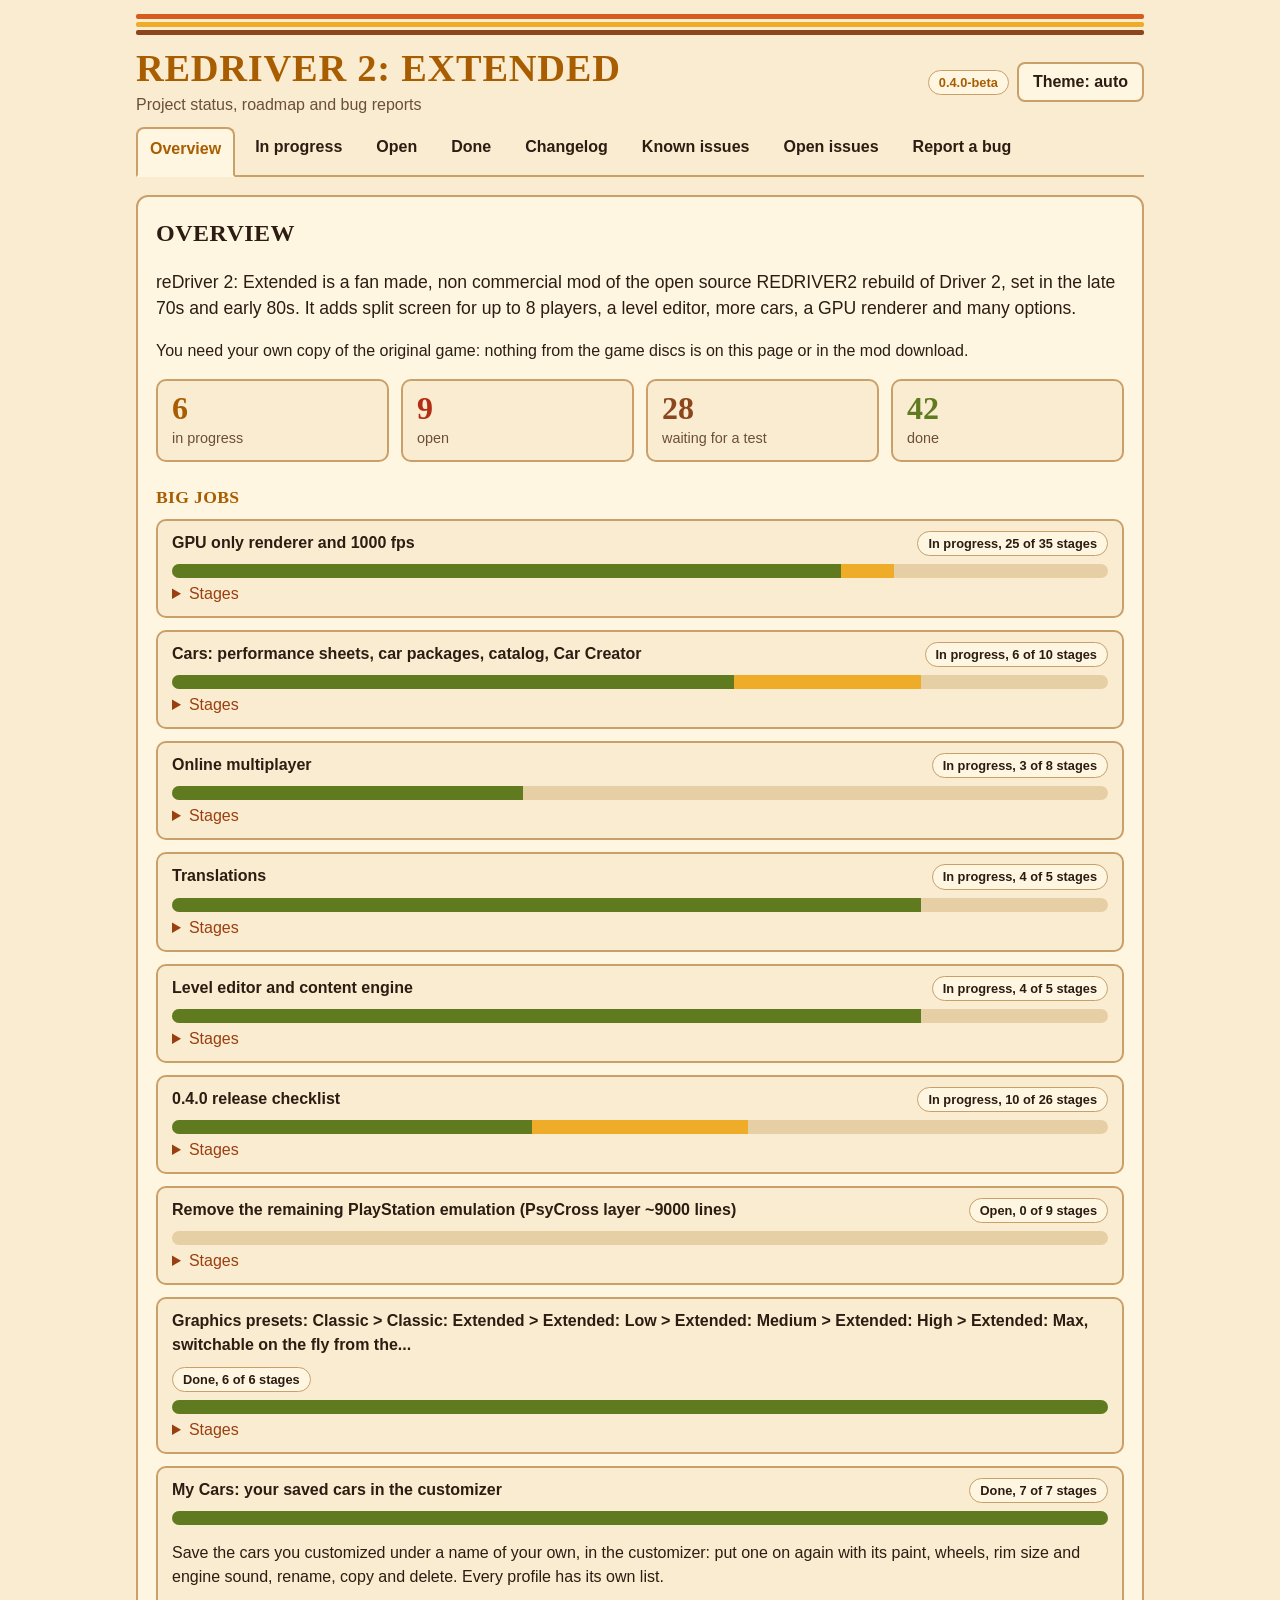
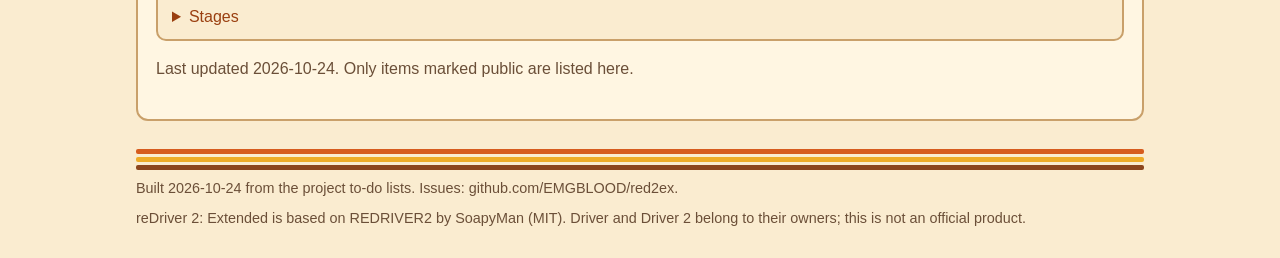
==== index.html @ 39336ae9 "Project page and issue forms" ====
<!doctype html>
<html lang="en">
<head>
<meta charset="utf-8">
<meta name="viewport" content="width=device-width, initial-scale=1">
<title>reDriver 2: Extended - project status</title>
<meta name="description" content="Roadmap, changelog and known issues of reDriver 2: Extended, a fan made mod of the REDRIVER2 rebuild of Driver 2.">
<link rel="icon" href="favicon.svg" type="image/svg+xml">
<link rel="stylesheet" href="site.css">
</head>
<body>
<a class="skip" href="#main">Skip to the content</a>
<div id="banner" class="banner" hidden></div>
<header class="top">
  <div class="stripes" aria-hidden="true"><i></i><i></i><i></i></div>
  <div class="top-row">
    <div>
      <h1>reDriver 2: Extended</h1>
      <p class="sub">Project status, roadmap and bug reports</p>
    </div>
    <div class="top-tools">
      <span id="version" class="chip chip-amber"></span>
      <button id="theme" class="btn" type="button" aria-label="Change the colour theme">Theme: auto</button>
    </div>
  </div>
  <nav aria-label="Sections"><div id="tabs" class="tabs" role="tablist"></div></nav>
</header>

<main id="main" tabindex="-1">
<noscript><p class="note">This page needs JavaScript to show the roadmap. The raw data is in <a href="data.json">data.json</a>.</p></noscript>

<section id="sec-overview" class="panel" role="tabpanel" aria-labelledby="tab-overview" hidden>
  <h2>Overview</h2>
  <p class="lead">reDriver 2: Extended is a fan made, non commercial mod of the open source REDRIVER2 rebuild of Driver 2, set in the late 70s and early 80s. It adds split screen for up to 8 players, a level editor, more cars, a GPU renderer and many options.</p>
  <p>You need your own copy of the original game: nothing from the game discs is on this page or in the mod download.</p>
  <div id="cards" class="cards"></div>
  <h3>Big jobs</h3>
  <div id="jobs" class="jobs"></div>
  <p id="updated" class="muted"></p>
</section>

<section id="sec-progress" class="panel" role="tabpanel" aria-labelledby="tab-progress" hidden>
  <h2>In progress</h2>
  <p class="muted">Work that is being done now or has been started.</p>
  <div class="filters"></div><ul class="items" id="list-progress"></ul>
</section>
<section id="sec-open" class="panel" role="tabpanel" aria-labelledby="tab-open" hidden>
  <h2>Open</h2>
  <p class="muted">Planned, not started, or waiting for a hands-on test by the author.</p>
  <div class="filters"></div><ul class="items" id="list-open"></ul>
</section>
<section id="sec-done" class="panel" role="tabpanel" aria-labelledby="tab-done" hidden>
  <h2>Done</h2>
  <p class="muted">Finished work. The changelog has the full list per release.</p>
  <div class="filters"></div><ul class="items" id="list-done"></ul>
</section>

<section id="sec-changelog" class="panel" role="tabpanel" aria-labelledby="tab-changelog" hidden>
  <h2>Changelog</h2>
  <div id="changelog"></div>
</section>

<section id="sec-known" class="panel" role="tabpanel" aria-labelledby="tab-known" hidden>
  <h2>Known issues</h2>
  <p class="muted">Bugs that are known and not fixed yet. Found something that is not listed? <a href="#report" data-goto="report">Report a bug</a>.</p>
  <ul class="items" id="list-known"></ul>
</section>

<section id="sec-issues" class="panel" role="tabpanel" aria-labelledby="tab-issues" hidden>
  <h2>Open issues</h2>
  <p class="muted">Live from the public issue tracker. Reports are read by the author; a title with an id like [P12] links an issue to a roadmap item.</p>
  <p id="issues-status" class="note" role="status"></p>
  <ul class="items" id="list-issues"></ul>
</section>

<section id="sec-report" class="panel" role="tabpanel" aria-labelledby="tab-report" hidden>
  <h2>How to report a bug</h2>
  <ol class="steps">
    <li><strong>Play once more and note what you did.</strong> A report that says what you clicked, in which city and with which car is fixed much faster.</li>
    <li><strong>Find the log files.</strong> They are in the <code>logs</code> folder next to the game: <code>logs\log.txt</code> always, and <code>logs\crash.txt</code> when the game crashed. Copy them somewhere before you start the game again, because every start overwrites <code>log.txt</code>.</li>
    <li><strong>Open the bug form</strong> with the button below, fill in the game version (shown at the top of this page and in the main menu) and attach both files. <strong>Reports without <code>log.txt</code> cannot be investigated</strong> and are closed.</li>
  </ol>
  <p><a id="report-btn" class="btn btn-big" href="#report" role="button">Report a bug</a>
     <a id="feature-btn" class="btn" href="#report" role="button" hidden>Suggest a feature</a></p>
  <p id="report-note" class="note"></p>
  <h3>Privacy</h3>
  <p>This page is static: it has no cookies, no analytics, no fonts or scripts from other sites and it never sends anything you do here anywhere. Its only network request is, when switched on, a read of the public issue list from GitHub, and the request goes from your browser to GitHub (their privacy policy applies); the answer is kept in your browser for 10 minutes. The Report button only opens a page of GitHub with an empty form. Logs can contain your Windows folder names, so look at them before you attach them.</p>
</section>
</main>

<footer class="foot">
  <div class="stripes" aria-hidden="true"><i></i><i></i><i></i></div>
  <p id="foot-text"></p>
  <p>reDriver 2: Extended is based on REDRIVER2 by SoapyMan (MIT). Driver and Driver 2 belong to their owners; this is not an official product.</p>
</footer>
<script src="data.js"></script>
<script src="site.js"></script>
</body>
</html>
---- site.css ----
/* The 70s theme of the game (note 05): walnut, cream, amber, burnt orange, mustard, avocado. System fonts only. */
:root {
  --bg: #faecd0; --panel: #fff6e2; --edge: #c9a06a; --text: #2c1c12; --dim: #6b4f38;
  --link: #9a3f10; --amber: #a85d00; --orange: #d65c1e; --mustard: #eeac28; --brown: #8c461e;
  --avocado: #5f7a1f; --red: #b32d12; --track: #e6cfa4; --focus: #1b5fb0; --bigtext: #fff;
  --title-font: "Cooper Black", "Cooper Std Black", "Bookman Old Style", "Rockwell", Georgia, serif;
  --body-font: "Century Gothic", "Avant Garde", "Segoe UI", Verdana, Helvetica, Arial, sans-serif;
}
@media (prefers-color-scheme: dark) {
  :root:not([data-theme="light"]) {
    --bg: #1c110a; --panel: #2c1c12; --edge: #7a5428; --text: #faecd0; --dim: #c4a67e;
    --link: #ffb23c; --amber: #ffb23c; --avocado: #a8c64a; --red: #ff7a5c; --track: #3e2a1c; --focus: #8ec1ff; --bigtext: #1c110a;
  }
}
:root[data-theme="dark"] {
  --bg: #1c110a; --panel: #2c1c12; --edge: #7a5428; --text: #faecd0; --dim: #c4a67e;
  --link: #ffb23c; --amber: #ffb23c; --avocado: #a8c64a; --red: #ff7a5c; --track: #3e2a1c; --focus: #8ec1ff; --bigtext: #1c110a;
}
* { box-sizing: border-box; }
html { -webkit-text-size-adjust: 100%; }
body { margin: 0; background: var(--bg); color: var(--text); font: 16px/1.5 var(--body-font); }
a { color: var(--link); }
:focus-visible { outline: 3px solid var(--focus); outline-offset: 2px; }
.skip { position: absolute; left: -999px; top: 0; background: var(--panel); padding: 8px 12px; z-index: 10; }
.skip:focus { left: 8px; top: 8px; }
[hidden] { display: none !important; }
code { font-family: Consolas, "Courier New", monospace; background: var(--track); padding: 0 4px; border-radius: 3px; }

.banner { background: var(--red); color: var(--bigtext); padding: 8px 16px; font-weight: bold; text-align: center; }
.top, main, .foot { max-width: 1040px; margin: 0 auto; padding-left: 16px; padding-right: 16px; }
.top { padding-top: 14px; }
.stripes { display: flex; flex-direction: column; gap: 3px; }
.stripes i { display: block; height: 5px; border-radius: 2px; }
.stripes i:nth-child(1) { background: var(--orange); }
.stripes i:nth-child(2) { background: var(--mustard); }
.stripes i:nth-child(3) { background: var(--brown); }
.top-row { display: flex; flex-wrap: wrap; align-items: center; justify-content: space-between; gap: 12px; margin: 12px 0 8px; }
h1, h2, h3 { font-family: var(--title-font); font-weight: 900; margin: 0; letter-spacing: .02em; }
h1 { font-size: clamp(1.6rem, 5vw, 2.4rem); text-transform: uppercase; color: var(--amber); line-height: 1.1; }
h2 { font-size: 1.5rem; text-transform: uppercase; margin-bottom: 8px; }
h3 { font-size: 1.1rem; text-transform: uppercase; margin: 22px 0 8px; color: var(--amber); }
.sub { margin: 4px 0 0; color: var(--dim); }
.top-tools { display: flex; gap: 8px; align-items: center; }
.chip { display: inline-block; padding: 2px 10px; border-radius: 999px; font-size: .8rem; font-weight: bold; border: 1px solid var(--edge); background: var(--panel); white-space: nowrap; }
.chip-amber { color: var(--amber); }
.btn { font: inherit; font-weight: bold; color: var(--text); background: var(--panel); border: 2px solid var(--edge); border-radius: 8px; padding: 6px 14px; cursor: pointer; text-decoration: none; display: inline-block; }
.btn:hover { border-color: var(--orange); }
.btn-big { background: var(--orange); color: var(--bigtext); border-color: var(--brown); padding: 10px 22px; font-size: 1.05rem; }
:root[data-theme="dark"] .btn-big { background: var(--mustard); }
@media (prefers-color-scheme: dark) { :root:not([data-theme="light"]) .btn-big { background: var(--mustard); } }

.tabs { display: flex; flex-wrap: wrap; gap: 6px; margin: 10px 0 0; padding-bottom: 8px; border-bottom: 2px solid var(--edge); }
.tab { font: inherit; font-weight: bold; background: transparent; color: var(--text); border: 2px solid transparent; border-radius: 8px 8px 0 0; padding: 6px 12px; cursor: pointer; }
.tab:hover { border-color: var(--edge); }
.tab[aria-selected="true"] { background: var(--panel); border-color: var(--edge); border-bottom-color: var(--panel); color: var(--amber); margin-bottom: -10px; padding-bottom: 12px; }

main { padding-top: 18px; padding-bottom: 28px; min-height: 60vh; }
.panel { background: var(--panel); border: 2px solid var(--edge); border-radius: 12px; padding: 18px 18px 22px; }
.lead { font-size: 1.1rem; }
.muted { color: var(--dim); }
.note { background: var(--track); border-left: 5px solid var(--mustard); padding: 8px 12px; border-radius: 4px; }
.note:empty { display: none; }
.cards { display: grid; grid-template-columns: repeat(auto-fit, minmax(150px, 1fr)); gap: 12px; margin: 16px 0; }
.card { border: 2px solid var(--edge); border-radius: 10px; padding: 10px 14px; background: var(--bg); }
.card b { display: block; font-family: var(--title-font); font-size: 2rem; line-height: 1.1; }
.card span { color: var(--dim); font-size: .9rem; }
.card.c-progress b { color: var(--amber); } .card.c-open b { color: var(--red); } .card.c-done b { color: var(--avocado); } .card.c-confirm b { color: var(--brown); }
:root[data-theme="dark"] .card.c-confirm b { color: var(--mustard); }
@media (prefers-color-scheme: dark) { :root:not([data-theme="light"]) .card.c-confirm b { color: var(--mustard); } }
.jobs { display: grid; gap: 12px; }
.job { border: 2px solid var(--edge); border-radius: 10px; padding: 10px 14px; background: var(--bg); }
.job-head { display: flex; justify-content: space-between; gap: 10px; align-items: baseline; flex-wrap: wrap; }
.job-title { font-weight: bold; }
.bar { height: 14px; background: var(--track); border-radius: 7px; overflow: hidden; margin: 8px 0 4px; display: flex; }
.bar i { display: block; height: 100%; }
.bar .b-done { background: var(--avocado); } .bar .b-part { background: var(--mustard); }
.job details summary { cursor: pointer; color: var(--link); margin-top: 4px; }
.stages { list-style: none; padding: 0; margin: 6px 0 0; font-size: .92rem; }
.stages li { padding: 2px 0; display: flex; gap: 8px; }
.stages .mk { font-family: Consolas, monospace; min-width: 3.4em; }

.filters { display: flex; flex-wrap: wrap; gap: 8px; margin: 10px 0; }
.filters input, .filters select { font: inherit; color: var(--text); background: var(--bg); border: 2px solid var(--edge); border-radius: 8px; padding: 6px 10px; min-width: 0; }
.filters input { flex: 1 1 220px; }
.items { list-style: none; padding: 0; margin: 12px 0 0; display: grid; gap: 10px; }
.item { border: 1px solid var(--edge); border-left: 6px solid var(--mustard); border-radius: 8px; padding: 8px 12px; background: var(--bg); }
.item.s-done { border-left-color: var(--avocado); } .item.s-progress { border-left-color: var(--orange); } .item.s-confirm { border-left-color: var(--brown); }
.item h4 { margin: 0; font-size: 1rem; display: flex; gap: 8px; align-items: baseline; flex-wrap: wrap; }
.item .id { font-family: Consolas, monospace; font-size: .8rem; color: var(--dim); }
.item p { margin: 4px 0 0; }
.item .meta { color: var(--dim); font-size: .85rem; }
.empty { color: var(--dim); font-style: italic; }
.issue-links { margin: 6px 0 0; padding-left: 18px; font-size: .9rem; }
.label { display: inline-block; font-size: .75rem; padding: 0 8px; border-radius: 999px; background: var(--track); border: 1px solid var(--edge); margin-right: 4px; }

.release { border: 2px solid var(--edge); border-radius: 10px; margin: 0 0 12px; background: var(--bg); }
.release > summary { cursor: pointer; padding: 10px 14px; font-weight: bold; font-family: var(--title-font); }
.release .body { padding: 0 14px 12px; }
.release h4 { margin: 14px 0 4px; text-transform: uppercase; font-size: .9rem; color: var(--amber); }
.release ul { margin: 0; padding-left: 20px; }
.release li { margin: 3px 0; }
.release p { margin: 6px 0; }
.steps li { margin: 8px 0; }
.foot { padding-bottom: 28px; color: var(--dim); font-size: .9rem; }
.foot p { margin: 8px 0 0; }

@media (max-width: 560px) {
  body { font-size: 15px; }
  .panel { padding: 14px 12px 18px; }
  .tabs { gap: 4px; }
  .tab { padding: 6px 9px; }
  .tab[aria-selected="true"] { margin-bottom: 0; padding-bottom: 6px; border-radius: 8px; border-color: var(--orange); }
}
@media (prefers-reduced-motion: no-preference) { .bar i { transition: width .4s; } }
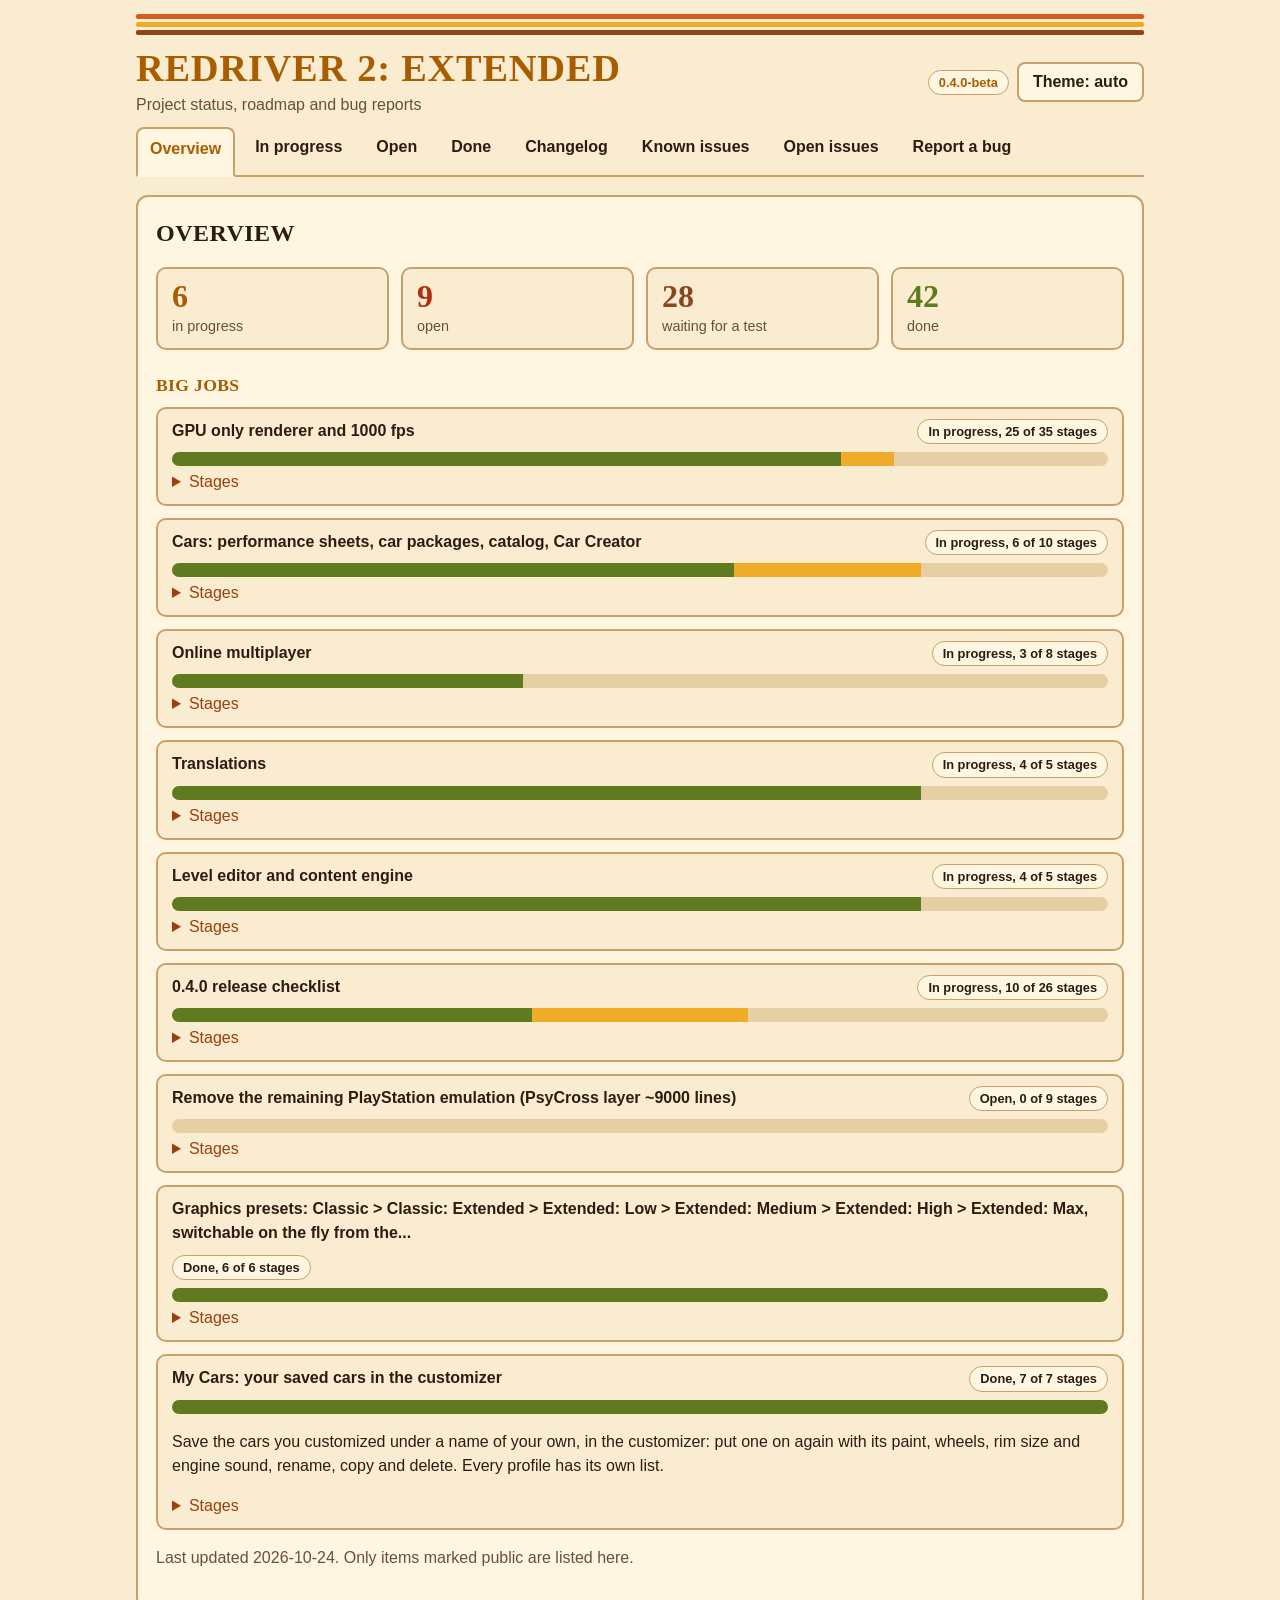
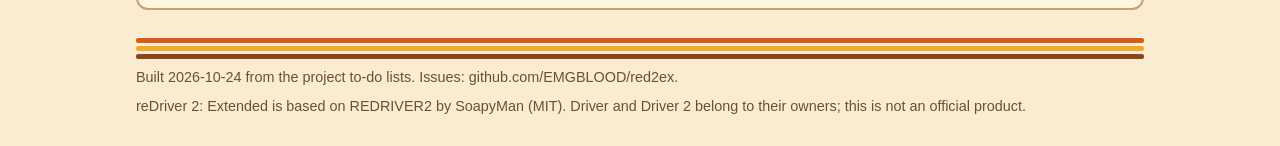
==== commit aef7a300: "Project page: remove overview text and testing notes" ====
--- a/index.html
+++ b/index.html
@@ -31,8 +31,6 @@
 
 <section id="sec-overview" class="panel" role="tabpanel" aria-labelledby="tab-overview" hidden>
   <h2>Overview</h2>
-  <p class="lead">reDriver 2: Extended is a fan made, non commercial mod of the open source REDRIVER2 rebuild of Driver 2, set in the late 70s and early 80s. It adds split screen for up to 8 players, a level editor, more cars, a GPU renderer and many options.</p>
-  <p>You need your own copy of the original game: nothing from the game discs is on this page or in the mod download.</p>
   <div id="cards" class="cards"></div>
   <h3>Big jobs</h3>
   <div id="jobs" class="jobs"></div>
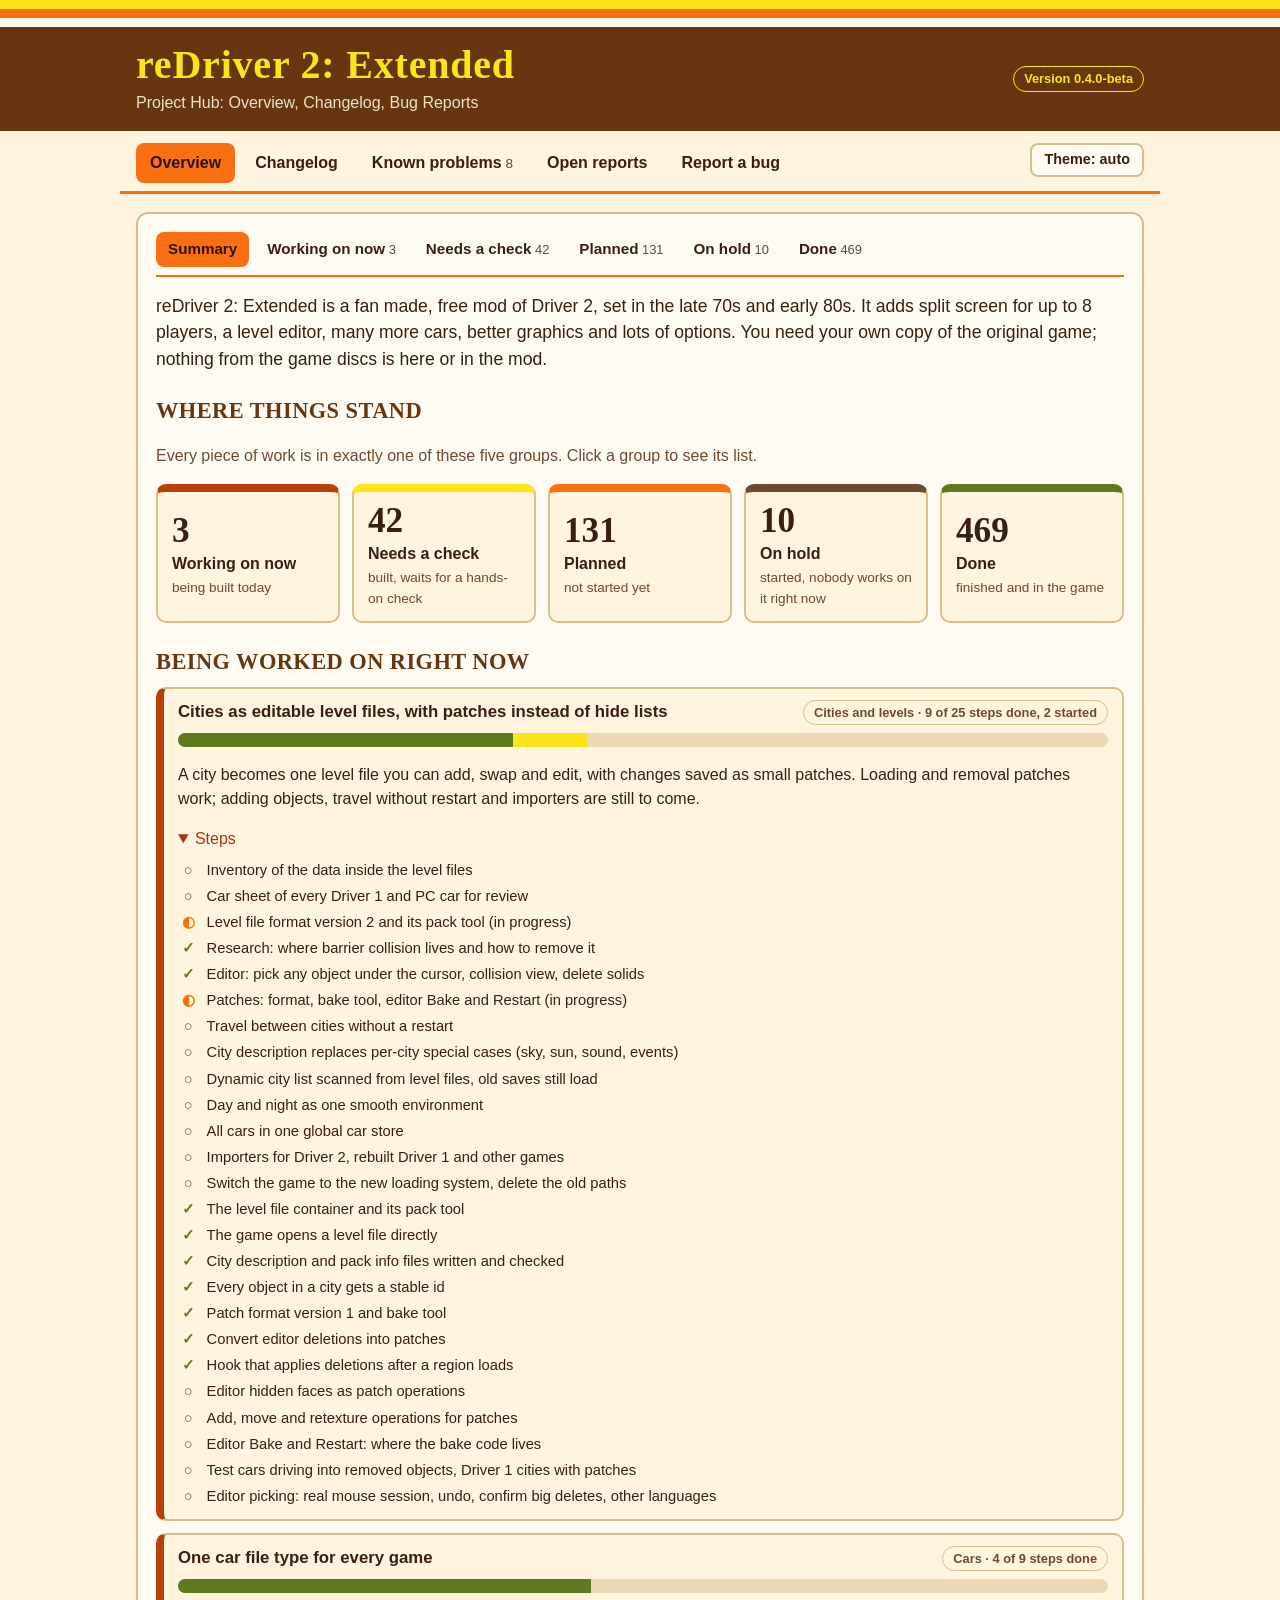
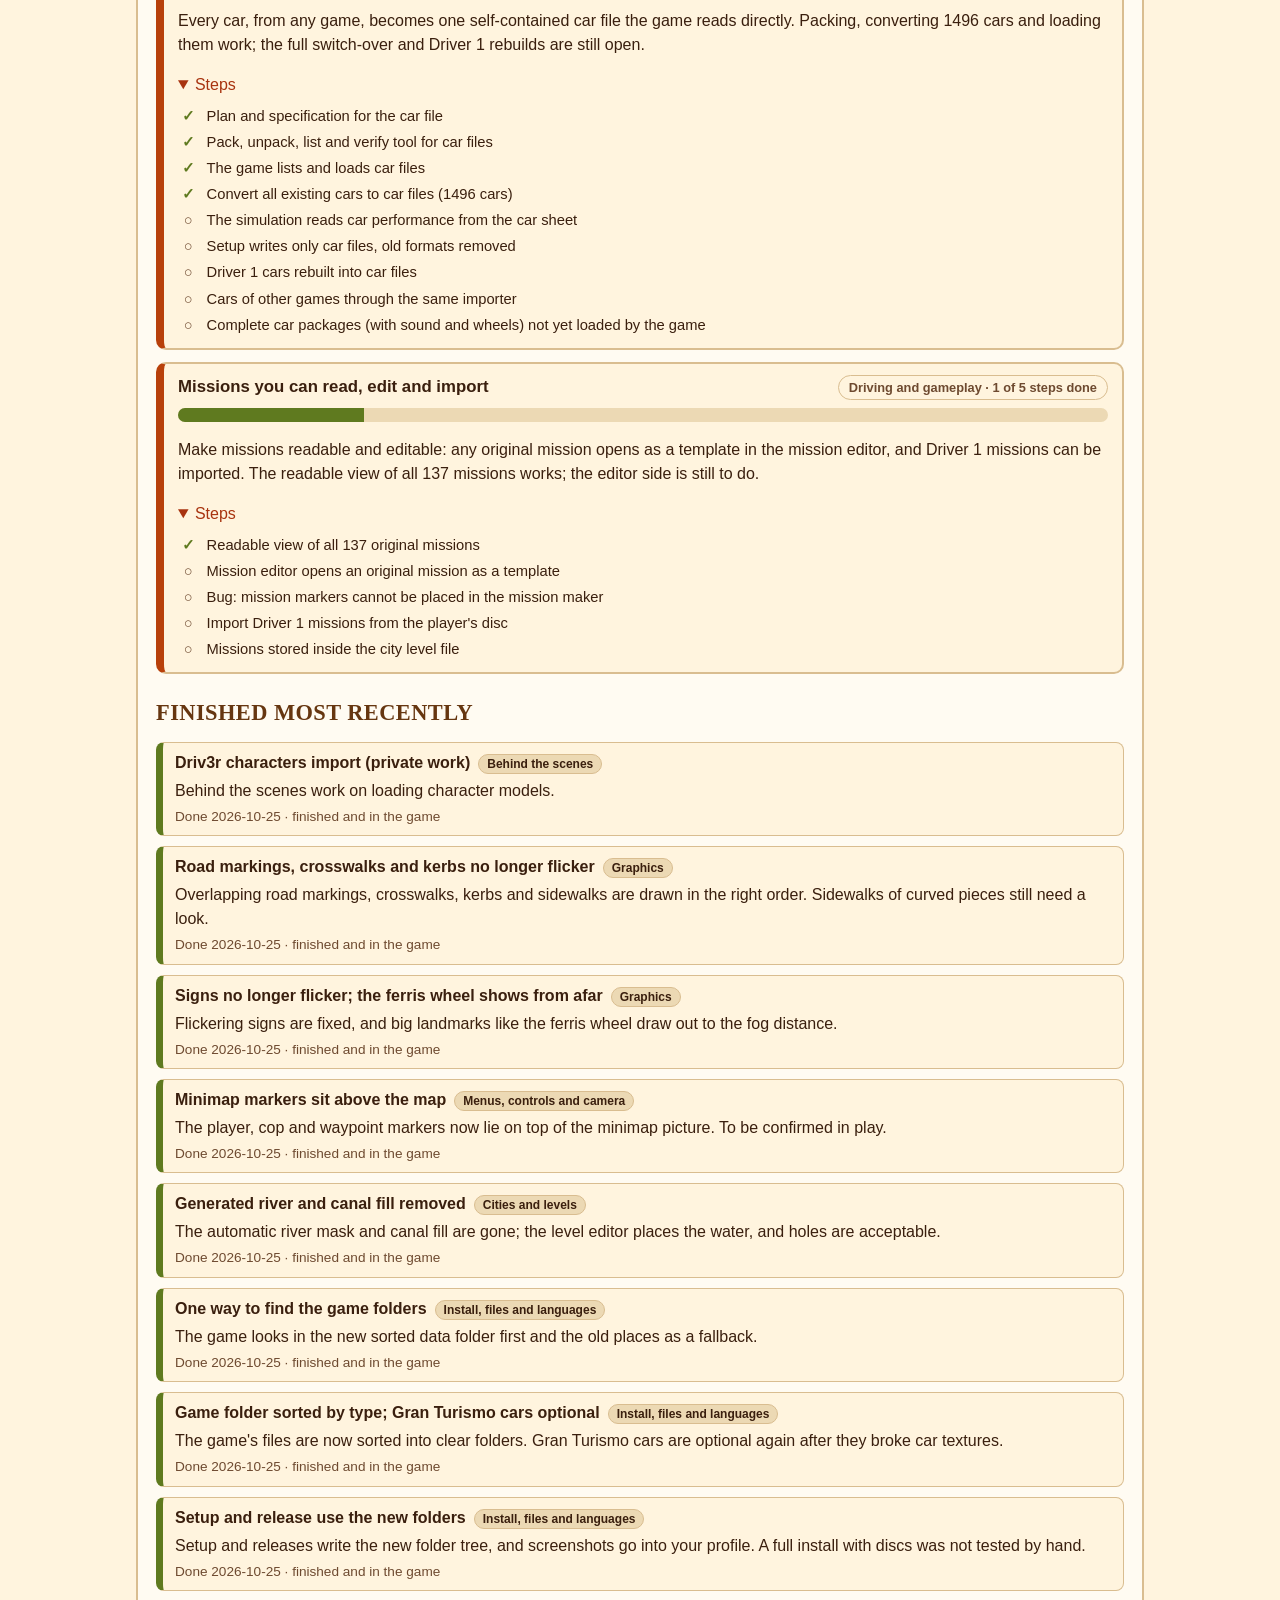
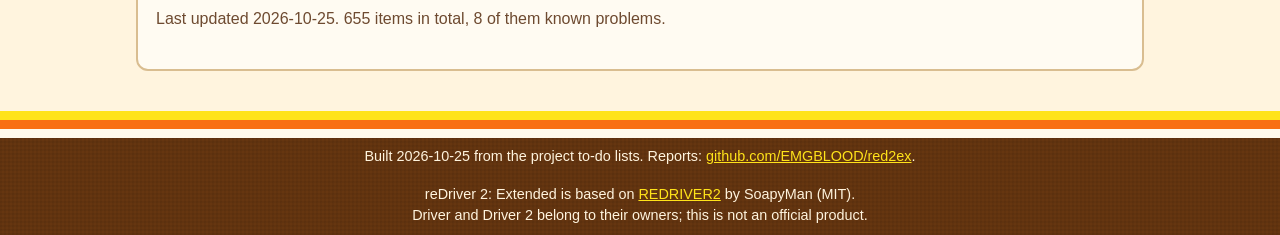
==== commit 8660656b: "Project Hub overhaul: five status groups in plain language, new changelog, new look and favicon" ====
--- a/index.html
+++ b/index.html
@@ -3,70 +3,66 @@
 <head>
 <meta charset="utf-8">
 <meta name="viewport" content="width=device-width, initial-scale=1">
-<title>reDriver 2: Extended - project status</title>
-<meta name="description" content="Roadmap, changelog and known issues of reDriver 2: Extended, a fan made mod of the REDRIVER2 rebuild of Driver 2.">
-<link rel="icon" href="favicon.svg" type="image/svg+xml">
+<title>reD2ex - Project Hub</title>
+<meta name="description" content="Project Hub of reDriver 2: Extended, a fan made mod of Driver 2: overview of what is done, being built and planned, the changelog and bug reports.">
+<link rel="icon" href="favicon.ico" sizes="any">
+<link rel="icon" href="favicon.png" type="image/png">
+<link rel="apple-touch-icon" href="apple-touch-icon.png">
 <link rel="stylesheet" href="site.css">
 </head>
 <body>
 <a class="skip" href="#main">Skip to the content</a>
-<div id="banner" class="banner" hidden></div>
 <header class="top">
   <div class="stripes" aria-hidden="true"><i></i><i></i><i></i></div>
-  <div class="top-row">
-    <div>
-      <h1>reDriver 2: Extended</h1>
-      <p class="sub">Project status, roadmap and bug reports</p>
-    </div>
-    <div class="top-tools">
-      <span id="version" class="chip chip-amber"></span>
-      <button id="theme" class="btn" type="button" aria-label="Change the colour theme">Theme: auto</button>
+  <div class="brown">
+    <div class="wrap top-row">
+      <div>
+        <h1><span class="full">reDriver 2: Extended</span><span class="short" aria-hidden="true">reD2ex</span></h1>
+        <p class="sub">Project Hub: Overview, Changelog, Bug Reports</p>
+      </div>
+      <span id="version" class="chip"></span>
     </div>
   </div>
-  <nav aria-label="Sections"><div id="tabs" class="tabs" role="tablist"></div></nav>
+  <div class="wrap navrow">
+    <nav aria-label="Sections"><div id="tabs" class="tabs" role="tablist"></div></nav>
+    <button id="theme" class="btn" type="button" aria-label="Change the colour theme">Theme: auto</button>
+  </div>
 </header>
 
-<main id="main" tabindex="-1">
-<noscript><p class="note">This page needs JavaScript to show the roadmap. The raw data is in <a href="data.json">data.json</a>.</p></noscript>
+<main id="main" class="wrap" tabindex="-1">
+<noscript><p class="note">This page needs JavaScript to show the status. The raw data is in <a href="data.json">data.json</a>.</p></noscript>
 
 <section id="sec-overview" class="panel" role="tabpanel" aria-labelledby="tab-overview" hidden>
-  <h2>Overview</h2>
+  <div id="subtabs" class="tabs subtabs" role="tablist" aria-label="Status groups"></div>
+  <div id="ov-summary">
+  <p class="lead">reDriver 2: Extended is a fan made, free mod of Driver 2, set in the late 70s and early 80s. It adds split screen for up to 8 players, a level editor, many more cars, better graphics and lots of options. You need your own copy of the original game; nothing from the game discs is here or in the mod.</p>
+  <h2>Where things stand</h2>
+  <p class="muted">Every piece of work is in exactly one of these five groups. Click a group to see its list.</p>
   <div id="cards" class="cards"></div>
-  <h3>Big jobs</h3>
-  <div id="jobs" class="jobs"></div>
+  <h2>Being worked on right now</h2>
+  <div id="now-jobs" class="jobs"></div>
+  <h2>Finished most recently</h2>
+  <ul id="recent" class="items"></ul>
   <p id="updated" class="muted"></p>
+  </div>
+  <div id="lists"></div>
 </section>
 
-<section id="sec-progress" class="panel" role="tabpanel" aria-labelledby="tab-progress" hidden>
-  <h2>In progress</h2>
-  <p class="muted">Work that is being done now or has been started.</p>
-  <div class="filters"></div><ul class="items" id="list-progress"></ul>
-</section>
-<section id="sec-open" class="panel" role="tabpanel" aria-labelledby="tab-open" hidden>
-  <h2>Open</h2>
-  <p class="muted">Planned, not started, or waiting for a hands-on test by the author.</p>
-  <div class="filters"></div><ul class="items" id="list-open"></ul>
-</section>
-<section id="sec-done" class="panel" role="tabpanel" aria-labelledby="tab-done" hidden>
-  <h2>Done</h2>
-  <p class="muted">Finished work. The changelog has the full list per release.</p>
-  <div class="filters"></div><ul class="items" id="list-done"></ul>
-</section>
 
 <section id="sec-changelog" class="panel" role="tabpanel" aria-labelledby="tab-changelog" hidden>
-  <h2>Changelog</h2>
+  <h2>What changed in each version</h2>
   <div id="changelog"></div>
 </section>
 
 <section id="sec-known" class="panel" role="tabpanel" aria-labelledby="tab-known" hidden>
-  <h2>Known issues</h2>
-  <p class="muted">Bugs that are known and not fixed yet. Found something that is not listed? <a href="#report" data-goto="report">Report a bug</a>.</p>
+  <h2>Known problems</h2>
+  <p class="muted">Problems that are known and not fixed yet. Found something that is not listed? <a href="#report" data-goto="report">Report a bug</a>.</p>
   <ul class="items" id="list-known"></ul>
 </section>
 
 <section id="sec-issues" class="panel" role="tabpanel" aria-labelledby="tab-issues" hidden>
-  <h2>Open issues</h2>
-  <p class="muted">Live from the public issue tracker. Reports are read by the author; a title with an id like [P12] links an issue to a roadmap item.</p>
+  <h2>Open reports</h2>
+  <p class="muted">Live from the public issue tracker. A title with an id like [P12] links a report to an item of the lists.</p>
   <p id="issues-status" class="note" role="status"></p>
   <ul class="items" id="list-issues"></ul>
 </section>
@@ -88,8 +84,12 @@
 
 <footer class="foot">
   <div class="stripes" aria-hidden="true"><i></i><i></i><i></i></div>
-  <p id="foot-text"></p>
-  <p>reDriver 2: Extended is based on REDRIVER2 by SoapyMan (MIT). Driver and Driver 2 belong to their owners; this is not an official product.</p>
+  <div class="brown pattern">
+    <div class="wrap">
+      <p id="foot-text"></p>
+      <p>reDriver 2: Extended is based on <a href="https://github.com/SoapyMan/REDRIVER2" rel="noopener">REDRIVER2</a> by SoapyMan (MIT).<br>Driver and Driver 2 belong to their owners; this is not an official product.</p>
+    </div>
+  </div>
 </footer>
 <script src="data.js"></script>
 <script src="site.js"></script>
--- a/site.css
+++ b/site.css
@@ -1,20 +1,20 @@
-/* The 70s theme of the game (note 05): walnut, cream, amber, burnt orange, mustard, avocado. System fonts only. */
+/* The 70s theme (note 05), palette of the user's picture 2026-10-25: gold / orange / red stripes on cream, walnut brown with a woven pattern. System fonts only. */
 :root {
-  --bg: #faecd0; --panel: #fff6e2; --edge: #c9a06a; --text: #2c1c12; --dim: #6b4f38;
-  --link: #9a3f10; --amber: #a85d00; --orange: #d65c1e; --mustard: #eeac28; --brown: #8c461e;
-  --avocado: #5f7a1f; --red: #b32d12; --track: #e6cfa4; --focus: #1b5fb0; --bigtext: #fff;
+  --bg: #fff4de; --panel: #fffbf2; --edge: #d9bd90; --text: #3a1f0e; --dim: #6e4a30;
+  --link: #a8330f; --gold: #ffe31a; --orange: #f96f12; --red: #b8400a; --brown: #663610; --brown2: #4a2608; --white: #fffaec; --goldtext: #a87400;
+  --track: #ecd9b4; --focus: #1b5fb0; --onbrown: #fff4de; --oncolor: #fff; --done: #5f7a1f;
   --title-font: "Cooper Black", "Cooper Std Black", "Bookman Old Style", "Rockwell", Georgia, serif;
   --body-font: "Century Gothic", "Avant Garde", "Segoe UI", Verdana, Helvetica, Arial, sans-serif;
 }
 @media (prefers-color-scheme: dark) {
   :root:not([data-theme="light"]) {
-    --bg: #1c110a; --panel: #2c1c12; --edge: #7a5428; --text: #faecd0; --dim: #c4a67e;
-    --link: #ffb23c; --amber: #ffb23c; --avocado: #a8c64a; --red: #ff7a5c; --track: #3e2a1c; --focus: #8ec1ff; --bigtext: #1c110a;
+    --bg: #25130a; --panel: #33200f; --edge: #7a5428; --text: #fbebcb; --dim: #c9ab82; --link: #ffb23c;
+    --track: #4a3019; --focus: #8ec1ff; --brown: #4a2610; --brown2: #38190a; --done: #a8c64a; color-scheme: dark;
   }
 }
 :root[data-theme="dark"] {
-  --bg: #1c110a; --panel: #2c1c12; --edge: #7a5428; --text: #faecd0; --dim: #c4a67e;
-  --link: #ffb23c; --amber: #ffb23c; --avocado: #a8c64a; --red: #ff7a5c; --track: #3e2a1c; --focus: #8ec1ff; --bigtext: #1c110a;
+  --bg: #25130a; --panel: #33200f; --edge: #7a5428; --text: #fbebcb; --dim: #c9ab82; --link: #ffb23c;
+  --track: #4a3019; --focus: #8ec1ff; --brown: #4a2610; --brown2: #38190a; --done: #a8c64a; color-scheme: dark;
 }
 * { box-sizing: border-box; }
 html { -webkit-text-size-adjust: 100%; }
@@ -25,90 +25,123 @@
 .skip:focus { left: 8px; top: 8px; }
 [hidden] { display: none !important; }
 code { font-family: Consolas, "Courier New", monospace; background: var(--track); padding: 0 4px; border-radius: 3px; }
+.wrap { max-width: 1040px; margin: 0 auto; padding-left: max(16px, env(safe-area-inset-left, 0px)); padding-right: max(16px, env(safe-area-inset-right, 0px)); }
 
-.banner { background: var(--red); color: var(--bigtext); padding: 8px 16px; font-weight: bold; text-align: center; }
-.top, main, .foot { max-width: 1040px; margin: 0 auto; padding-left: 16px; padding-right: 16px; }
-.top { padding-top: 14px; }
-.stripes { display: flex; flex-direction: column; gap: 3px; }
-.stripes i { display: block; height: 5px; border-radius: 2px; }
-.stripes i:nth-child(1) { background: var(--orange); }
-.stripes i:nth-child(2) { background: var(--mustard); }
-.stripes i:nth-child(3) { background: var(--brown); }
-.top-row { display: flex; flex-wrap: wrap; align-items: center; justify-content: space-between; gap: 12px; margin: 12px 0 8px; }
+/* the stripes of the picture: three wide bands, gold / orange / red */
+.stripes { display: flex; flex-direction: column; }
+.stripes i { display: block; height: 9px; }
+.stripes i:nth-child(1) { background: var(--gold); }
+.stripes i:nth-child(2) { background: var(--orange); }
+.stripes i:nth-child(3) { background: var(--white); }
+.brown { background: var(--brown); color: var(--onbrown); }
+.brown.pattern {
+  background-color: var(--brown);
+  background-image: repeating-linear-gradient(0deg, rgba(0,0,0,.05) 0 2px, transparent 2px 4px), repeating-linear-gradient(90deg, rgba(0,0,0,.05) 0 2px, transparent 2px 4px);
+}
+.top-row { display: flex; flex-wrap: wrap; align-items: center; justify-content: space-between; gap: 12px; padding-top: 16px; padding-bottom: 16px; }
 h1, h2, h3 { font-family: var(--title-font); font-weight: 900; margin: 0; letter-spacing: .02em; }
-h1 { font-size: clamp(1.6rem, 5vw, 2.4rem); text-transform: uppercase; color: var(--amber); line-height: 1.1; }
-h2 { font-size: 1.5rem; text-transform: uppercase; margin-bottom: 8px; }
-h3 { font-size: 1.1rem; text-transform: uppercase; margin: 22px 0 8px; color: var(--amber); }
-.sub { margin: 4px 0 0; color: var(--dim); }
+h1 { font-size: clamp(1.6rem, 5vw, 2.5rem); color: var(--gold); line-height: 1.1; }
+h1 .short { display: none; }
+@media (max-width: 340px) { h1 .full { display: none; } h1 .short { display: inline; } }
+h2 { font-size: 1.4rem; text-transform: uppercase; margin: 22px 0 8px; color: var(--brown); }
+:root[data-theme="dark"] h2 { color: var(--gold); }
+@media (prefers-color-scheme: dark) { :root:not([data-theme="light"]) h2 { color: var(--gold); } }
+.panel > h2:first-child { margin-top: 0; }
+h3 { font-size: 1.1rem; text-transform: uppercase; margin: 22px 0 8px; color: var(--red); }
+.sub { margin: 4px 0 0; color: var(--onbrown); opacity: .9; }
 .top-tools { display: flex; gap: 8px; align-items: center; }
-.chip { display: inline-block; padding: 2px 10px; border-radius: 999px; font-size: .8rem; font-weight: bold; border: 1px solid var(--edge); background: var(--panel); white-space: nowrap; }
-.chip-amber { color: var(--amber); }
+.chip { display: inline-block; padding: 2px 10px; border-radius: 999px; font-size: .8rem; font-weight: bold; border: 1px solid var(--gold); color: var(--gold); white-space: nowrap; }
+.chip.plain { color: var(--dim); border-color: var(--edge); background: var(--bg); }
 .btn { font: inherit; font-weight: bold; color: var(--text); background: var(--panel); border: 2px solid var(--edge); border-radius: 8px; padding: 6px 14px; cursor: pointer; text-decoration: none; display: inline-block; }
 .btn:hover { border-color: var(--orange); }
-.btn-big { background: var(--orange); color: var(--bigtext); border-color: var(--brown); padding: 10px 22px; font-size: 1.05rem; }
-:root[data-theme="dark"] .btn-big { background: var(--mustard); }
-@media (prefers-color-scheme: dark) { :root:not([data-theme="light"]) .btn-big { background: var(--mustard); } }
+.btn-big { background: var(--orange); color: #2b1405; border-color: var(--brown); padding: 10px 22px; font-size: 1.05rem; }
 
-.tabs { display: flex; flex-wrap: wrap; gap: 6px; margin: 10px 0 0; padding-bottom: 8px; border-bottom: 2px solid var(--edge); }
-.tab { font: inherit; font-weight: bold; background: transparent; color: var(--text); border: 2px solid transparent; border-radius: 8px 8px 0 0; padding: 6px 12px; cursor: pointer; }
+.tabs { display: flex; flex-wrap: wrap; gap: 6px; margin: 12px 0 0; padding-bottom: 8px; border-bottom: 3px solid var(--orange); }
+.tab { font: inherit; font-weight: bold; background: transparent; color: var(--text); border: 2px solid transparent; border-radius: 8px; padding: 6px 12px; cursor: pointer; }
 .tab:hover { border-color: var(--edge); }
-.tab[aria-selected="true"] { background: var(--panel); border-color: var(--edge); border-bottom-color: var(--panel); color: var(--amber); margin-bottom: -10px; padding-bottom: 12px; }
+.tab[aria-selected="true"] { background: var(--orange); color: #2b1405; }
+.tab .n { opacity: .8; font-weight: normal; font-size: .85em; }
 
 main { padding-top: 18px; padding-bottom: 28px; min-height: 60vh; }
 .panel { background: var(--panel); border: 2px solid var(--edge); border-radius: 12px; padding: 18px 18px 22px; }
-.lead { font-size: 1.1rem; }
+.lead { font-size: 1.1rem; margin-top: 0; }
 .muted { color: var(--dim); }
-.note { background: var(--track); border-left: 5px solid var(--mustard); padding: 8px 12px; border-radius: 4px; }
+.note { background: var(--track); border-left: 5px solid var(--gold); padding: 8px 12px; border-radius: 4px; }
 .note:empty { display: none; }
-.cards { display: grid; grid-template-columns: repeat(auto-fit, minmax(150px, 1fr)); gap: 12px; margin: 16px 0; }
-.card { border: 2px solid var(--edge); border-radius: 10px; padding: 10px 14px; background: var(--bg); }
-.card b { display: block; font-family: var(--title-font); font-size: 2rem; line-height: 1.1; }
-.card span { color: var(--dim); font-size: .9rem; }
-.card.c-progress b { color: var(--amber); } .card.c-open b { color: var(--red); } .card.c-done b { color: var(--avocado); } .card.c-confirm b { color: var(--brown); }
-:root[data-theme="dark"] .card.c-confirm b { color: var(--mustard); }
-@media (prefers-color-scheme: dark) { :root:not([data-theme="light"]) .card.c-confirm b { color: var(--mustard); } }
+
+/* the five status tiles */
+.cards { display: grid; grid-template-columns: repeat(auto-fit, minmax(170px, 1fr)); gap: 12px; margin: 12px 0 0; }
+.card { display: block; text-align: left; font: inherit; color: var(--text); cursor: pointer; border: 2px solid var(--edge); border-top: 8px solid var(--gold); border-radius: 10px; padding: 10px 14px 12px; background: var(--bg); }
+.card:hover { border-color: var(--orange); border-top-color: var(--orange); }
+.card b { display: block; font-family: var(--title-font); font-size: 2.2rem; line-height: 1.1; }
+.card strong { display: block; margin-top: 2px; }
+.card span { display: block; color: var(--dim); font-size: .85rem; margin-top: 2px; }
+.card.st-now { border-top-color: var(--red); } .card.st-testing { border-top-color: var(--gold); } .card.st-planned { border-top-color: var(--orange); }
+.card.st-hold { border-top-color: var(--dim); } .card.st-done { border-top-color: var(--done); }
+
 .jobs { display: grid; gap: 12px; }
-.job { border: 2px solid var(--edge); border-radius: 10px; padding: 10px 14px; background: var(--bg); }
+.job { border: 2px solid var(--edge); border-left: 8px solid var(--red); border-radius: 10px; padding: 10px 14px; background: var(--bg); }
 .job-head { display: flex; justify-content: space-between; gap: 10px; align-items: baseline; flex-wrap: wrap; }
-.job-title { font-weight: bold; }
+.job-title { font-weight: bold; font-size: 1.05rem; }
 .bar { height: 14px; background: var(--track); border-radius: 7px; overflow: hidden; margin: 8px 0 4px; display: flex; }
 .bar i { display: block; height: 100%; }
-.bar .b-done { background: var(--avocado); } .bar .b-part { background: var(--mustard); }
-.job details summary { cursor: pointer; color: var(--link); margin-top: 4px; }
+.bar .b-done { background: var(--done); } .bar .b-part { background: var(--gold); }
+.job details summary, .item details summary { cursor: pointer; color: var(--link); margin-top: 4px; }
 .stages { list-style: none; padding: 0; margin: 6px 0 0; font-size: .92rem; }
 .stages li { padding: 2px 0; display: flex; gap: 8px; }
-.stages .mk { font-family: Consolas, monospace; min-width: 3.4em; }
+.stages .mk { min-width: 1.4em; text-align: center; font-weight: bold; }
+.mk.m-x { color: var(--done); } .mk.m-t { color: var(--orange); } .mk.m-q { color: var(--red); } .mk.m-o { color: var(--dim); }
 
 .filters { display: flex; flex-wrap: wrap; gap: 8px; margin: 10px 0; }
 .filters input, .filters select { font: inherit; color: var(--text); background: var(--bg); border: 2px solid var(--edge); border-radius: 8px; padding: 6px 10px; min-width: 0; }
 .filters input { flex: 1 1 220px; }
+.areas { margin: 10px 0 0; }
+.areas > summary { cursor: pointer; font-family: var(--title-font); font-size: 1.05rem; text-transform: uppercase; padding: 8px 0; border-bottom: 2px solid var(--edge); color: var(--brown); }
+:root[data-theme="dark"] .areas > summary { color: var(--gold); }
+@media (prefers-color-scheme: dark) { :root:not([data-theme="light"]) .areas > summary { color: var(--gold); } }
+.areas > summary .n { color: var(--dim); font-family: var(--body-font); font-size: .85rem; text-transform: none; }
 .items { list-style: none; padding: 0; margin: 12px 0 0; display: grid; gap: 10px; }
-.item { border: 1px solid var(--edge); border-left: 6px solid var(--mustard); border-radius: 8px; padding: 8px 12px; background: var(--bg); }
-.item.s-done { border-left-color: var(--avocado); } .item.s-progress { border-left-color: var(--orange); } .item.s-confirm { border-left-color: var(--brown); }
+.item { border: 1px solid var(--edge); border-left: 7px solid var(--gold); border-radius: 8px; padding: 8px 12px; background: var(--bg); }
+.item.s-done { border-left-color: var(--done); } .item.s-now { border-left-color: var(--red); } .item.s-planned { border-left-color: var(--orange); } .item.s-hold { border-left-color: var(--dim); }
 .item h4 { margin: 0; font-size: 1rem; display: flex; gap: 8px; align-items: baseline; flex-wrap: wrap; }
-.item .id { font-family: Consolas, monospace; font-size: .8rem; color: var(--dim); }
+.item .id { font-family: Consolas, monospace; font-size: .75rem; color: var(--dim); }
 .item p { margin: 4px 0 0; }
 .item .meta { color: var(--dim); font-size: .85rem; }
 .empty { color: var(--dim); font-style: italic; }
 .issue-links { margin: 6px 0 0; padding-left: 18px; font-size: .9rem; }
 .label { display: inline-block; font-size: .75rem; padding: 0 8px; border-radius: 999px; background: var(--track); border: 1px solid var(--edge); margin-right: 4px; }
+.tag-bug { background: var(--red); color: var(--oncolor); border-color: var(--red); }
 
 .release { border: 2px solid var(--edge); border-radius: 10px; margin: 0 0 12px; background: var(--bg); }
 .release > summary { cursor: pointer; padding: 10px 14px; font-weight: bold; font-family: var(--title-font); }
 .release .body { padding: 0 14px 12px; }
-.release h4 { margin: 14px 0 4px; text-transform: uppercase; font-size: .9rem; color: var(--amber); }
+.release h4 { margin: 14px 0 4px; text-transform: uppercase; font-size: .9rem; color: var(--red); }
 .release ul { margin: 0; padding-left: 20px; }
 .release li { margin: 3px 0; }
 .release p { margin: 6px 0; }
 .steps li { margin: 8px 0; }
-.foot { padding-bottom: 28px; color: var(--dim); font-size: .9rem; }
-.foot p { margin: 8px 0 0; }
+.foot { margin-top: 12px; color: var(--onbrown); font-size: .9rem; text-align: center; }
+.foot a { color: var(--gold); }
+.subtabs { margin: 0 0 16px; border-bottom-width: 2px; }
+.subtabs .tab { padding: 4px 10px; font-size: .95rem; }
+.panel.inner { border: 0; padding: 0; background: transparent; }
+.foot p { margin: 0; padding: 8px 0; }
 
 @media (max-width: 560px) {
   body { font-size: 15px; }
   .panel { padding: 14px 12px 18px; }
   .tabs { gap: 4px; }
   .tab { padding: 6px 9px; }
-  .tab[aria-selected="true"] { margin-bottom: 0; padding-bottom: 6px; border-radius: 8px; border-color: var(--orange); }
 }
 @media (prefers-reduced-motion: no-preference) { .bar i { transition: width .4s; } }
+.release .sect { border-top: 1px solid var(--edge); }
+.release .sect > summary { cursor: pointer; padding: 8px 0; font-weight: bold; text-transform: uppercase; font-size: .9rem; color: var(--red); }
+:root[data-theme="dark"] .release .sect > summary { color: var(--gold); }
+@media (prefers-color-scheme: dark) { :root:not([data-theme="light"]) .release .sect > summary { color: var(--gold); } }
+.release .sect > summary .n { color: var(--dim); font-weight: normal; text-transform: none; }
+.release .sect ul { padding-bottom: 8px; }
+/* the tab bar with the theme switch anchored to its right end */
+.navrow { display: flex; align-items: flex-start; gap: 12px; margin-top: 12px; border-bottom: 3px solid var(--orange); padding-bottom: 8px; }
+.navrow nav { flex: 1 1 auto; min-width: 0; }
+.navrow #tabs { margin: 0; padding-bottom: 0; border-bottom: 0; }
+.navrow .btn { flex: 0 0 auto; margin-left: auto; padding: 4px 12px; font-size: .9rem; white-space: nowrap; }
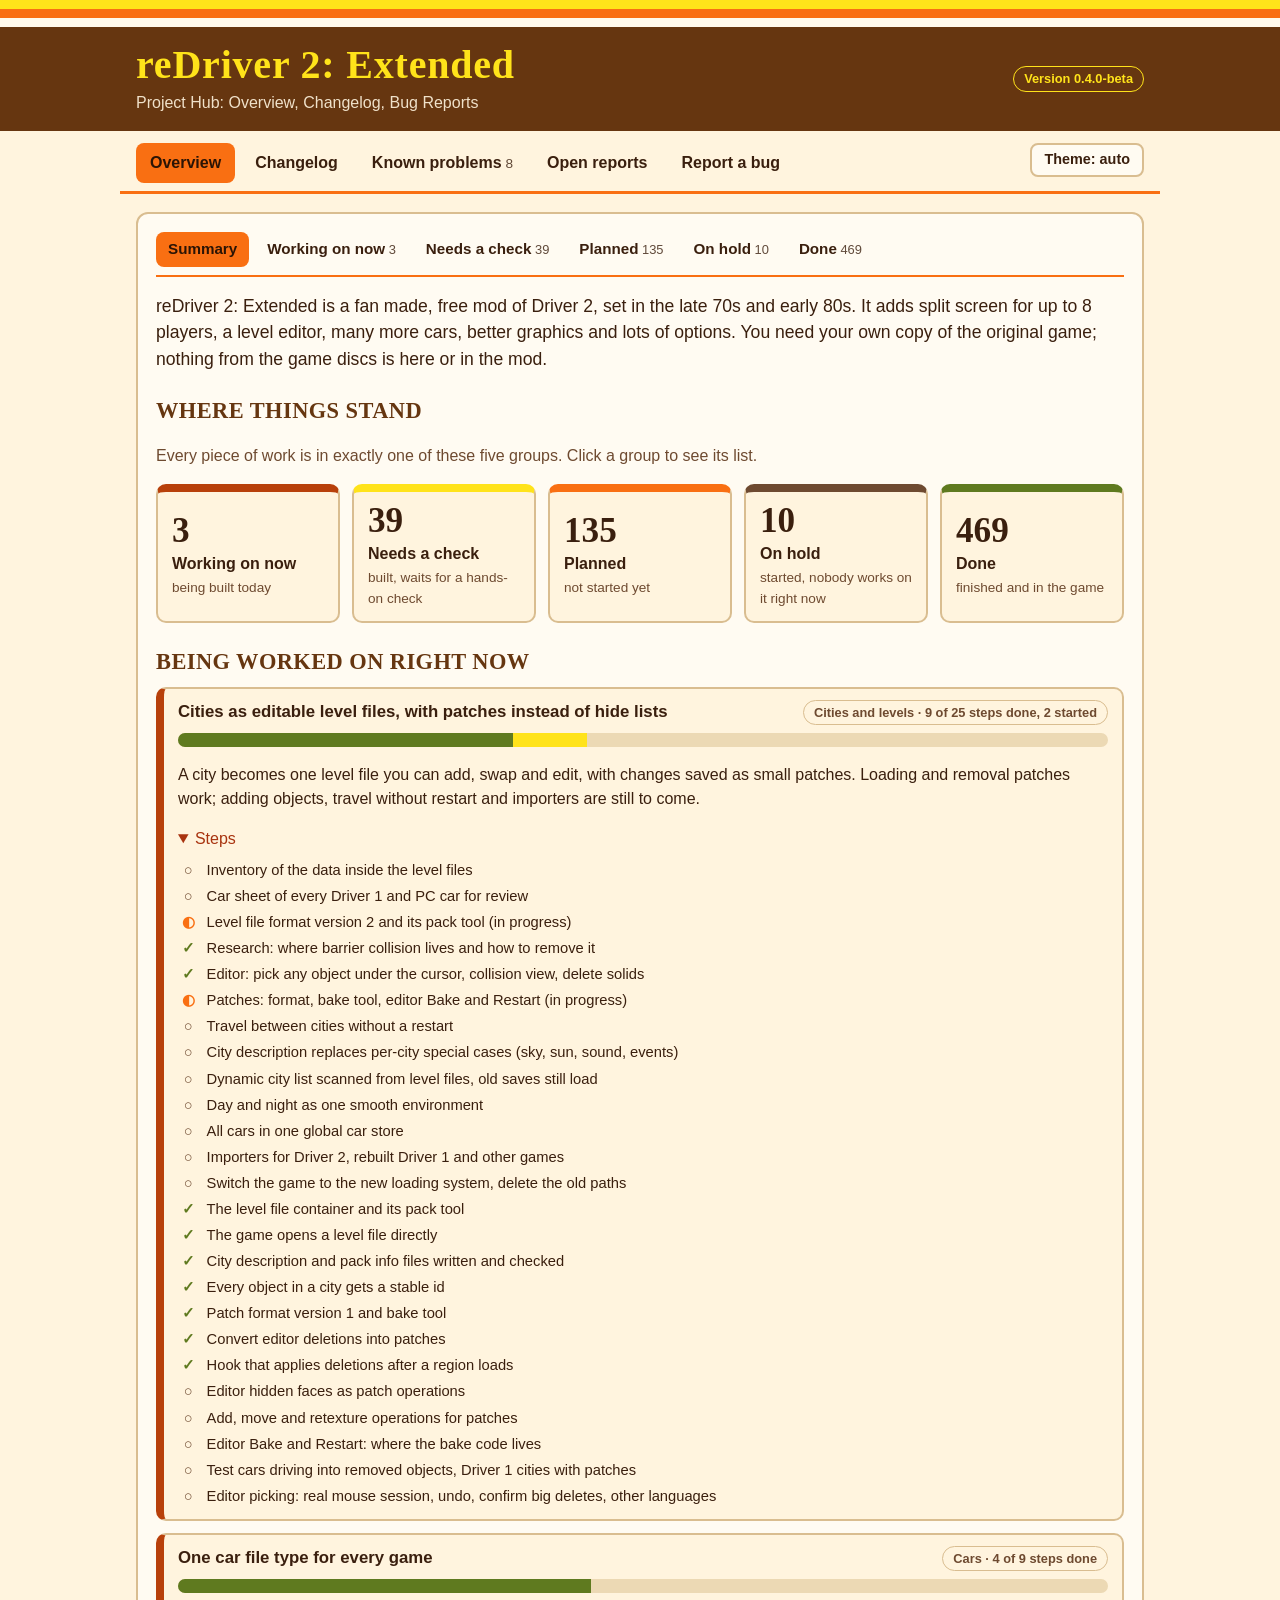
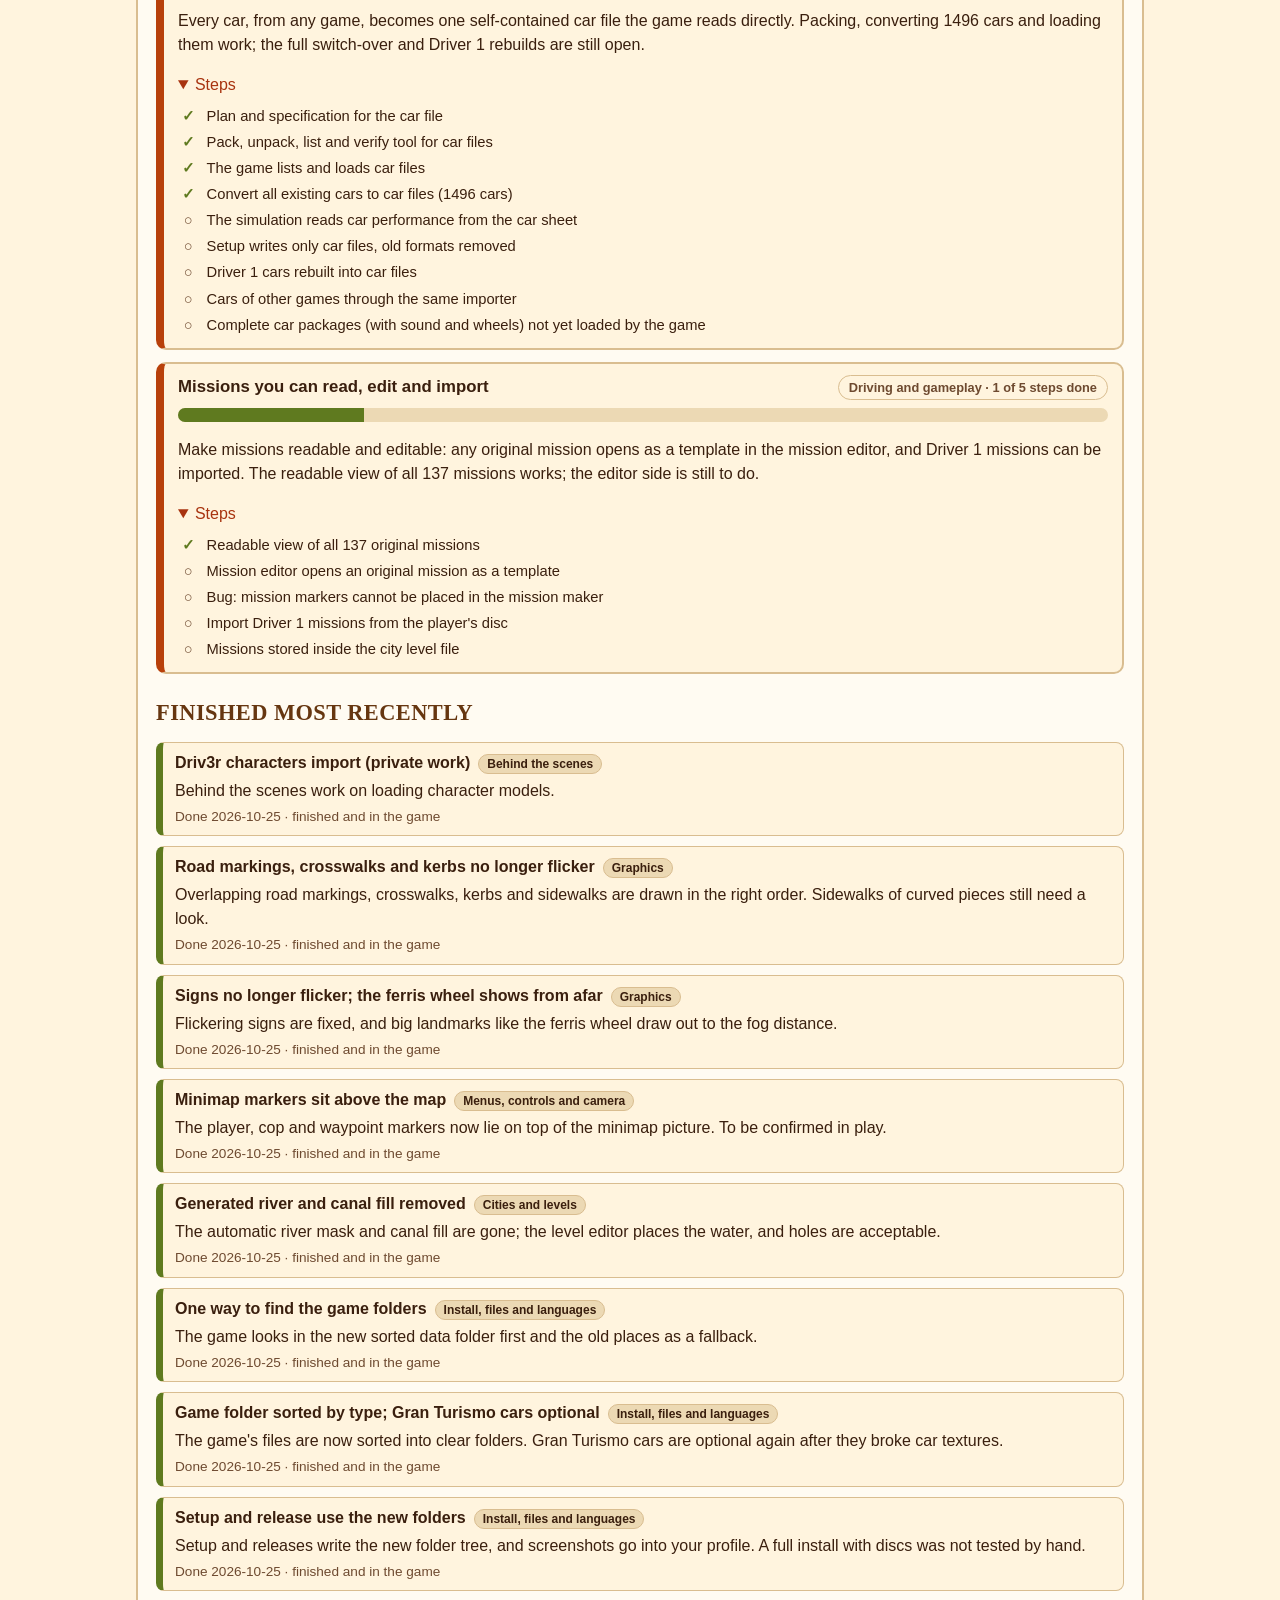
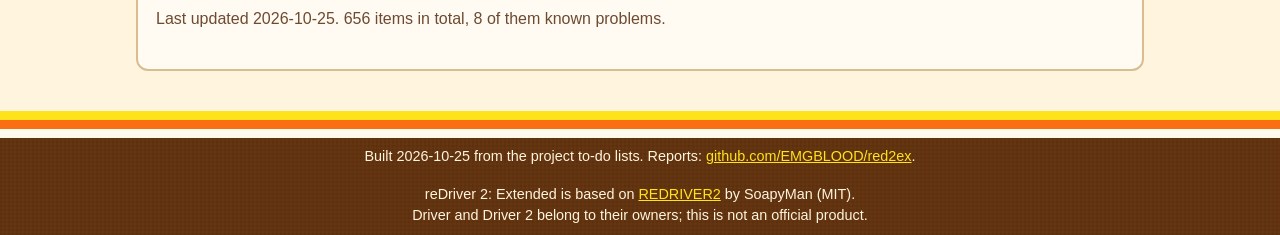
==== commit 0cec9b08: "Project Hub: tab rows fold into menu buttons on narrow screens" ====
--- a/index.html
+++ b/index.html
@@ -5,9 +5,9 @@
 <meta name="viewport" content="width=device-width, initial-scale=1">
 <title>reD2ex - Project Hub</title>
 <meta name="description" content="Project Hub of reDriver 2: Extended, a fan made mod of Driver 2: overview of what is done, being built and planned, the changelog and bug reports.">
-<link rel="icon" href="favicon.ico" sizes="any">
-<link rel="icon" href="favicon.png" type="image/png">
-<link rel="apple-touch-icon" href="apple-touch-icon.png">
+<link rel="icon" href="favicon.ico?v=2" sizes="any">
+<link rel="icon" href="favicon.png?v=2" type="image/png">
+<link rel="apple-touch-icon" href="apple-touch-icon.png?v=2">
 <link rel="stylesheet" href="site.css">
 </head>
 <body>
@@ -24,6 +24,7 @@
     </div>
   </div>
   <div class="wrap navrow">
+    <button id="menu-btn" class="btn menu-btn" type="button" aria-expanded="false" aria-controls="tabs"></button>
     <nav aria-label="Sections"><div id="tabs" class="tabs" role="tablist"></div></nav>
     <button id="theme" class="btn" type="button" aria-label="Change the colour theme">Theme: auto</button>
   </div>
@@ -33,6 +34,7 @@
 <noscript><p class="note">This page needs JavaScript to show the status. The raw data is in <a href="data.json">data.json</a>.</p></noscript>
 
 <section id="sec-overview" class="panel" role="tabpanel" aria-labelledby="tab-overview" hidden>
+  <button id="sub-btn" class="btn menu-btn" type="button" aria-expanded="false" aria-controls="subtabs"></button>
   <div id="subtabs" class="tabs subtabs" role="tablist" aria-label="Status groups"></div>
   <div id="ov-summary">
   <p class="lead">reDriver 2: Extended is a fan made, free mod of Driver 2, set in the late 70s and early 80s. It adds split screen for up to 8 players, a level editor, many more cars, better graphics and lots of options. You need your own copy of the original game; nothing from the game discs is here or in the mod.</p>
--- a/site.css
+++ b/site.css
@@ -145,3 +145,18 @@
 .navrow nav { flex: 1 1 auto; min-width: 0; }
 .navrow #tabs { margin: 0; padding-bottom: 0; border-bottom: 0; }
 .navrow .btn { flex: 0 0 auto; margin-left: auto; padding: 4px 12px; font-size: .9rem; white-space: nowrap; }
+
+/* narrow screens: the tab rows fold into menu buttons (the page script labels them with the current page and opens the list on a tap) */
+.menu-btn { display: none; }
+@media (max-width: 700px) {
+  .navrow { flex-wrap: wrap; align-items: center; gap: 8px; }
+  .menu-btn { display: block; text-align: left; font-size: 1rem; }
+  .navrow .menu-btn { flex: 1 1 0; min-width: 0; }
+  #sub-btn { width: 100%; margin: 0 0 10px; }
+  .navrow nav { order: 3; flex: 1 0 100%; }
+  .navrow .btn#theme { order: 2; }
+  .navrow #tabs, .subtabs { display: none; flex-direction: column; flex-wrap: nowrap; gap: 4px; margin: 0 0 12px; border: 2px solid var(--edge); border-radius: 10px; padding: 6px; background: var(--panel); }
+  .navrow #tabs.open, .subtabs.open { display: flex; }
+  .navrow #tabs .tab, .subtabs .tab { width: 100%; text-align: left; padding: 10px 12px; font-size: 1rem; }
+  .top-row { align-items: flex-start; }
+}
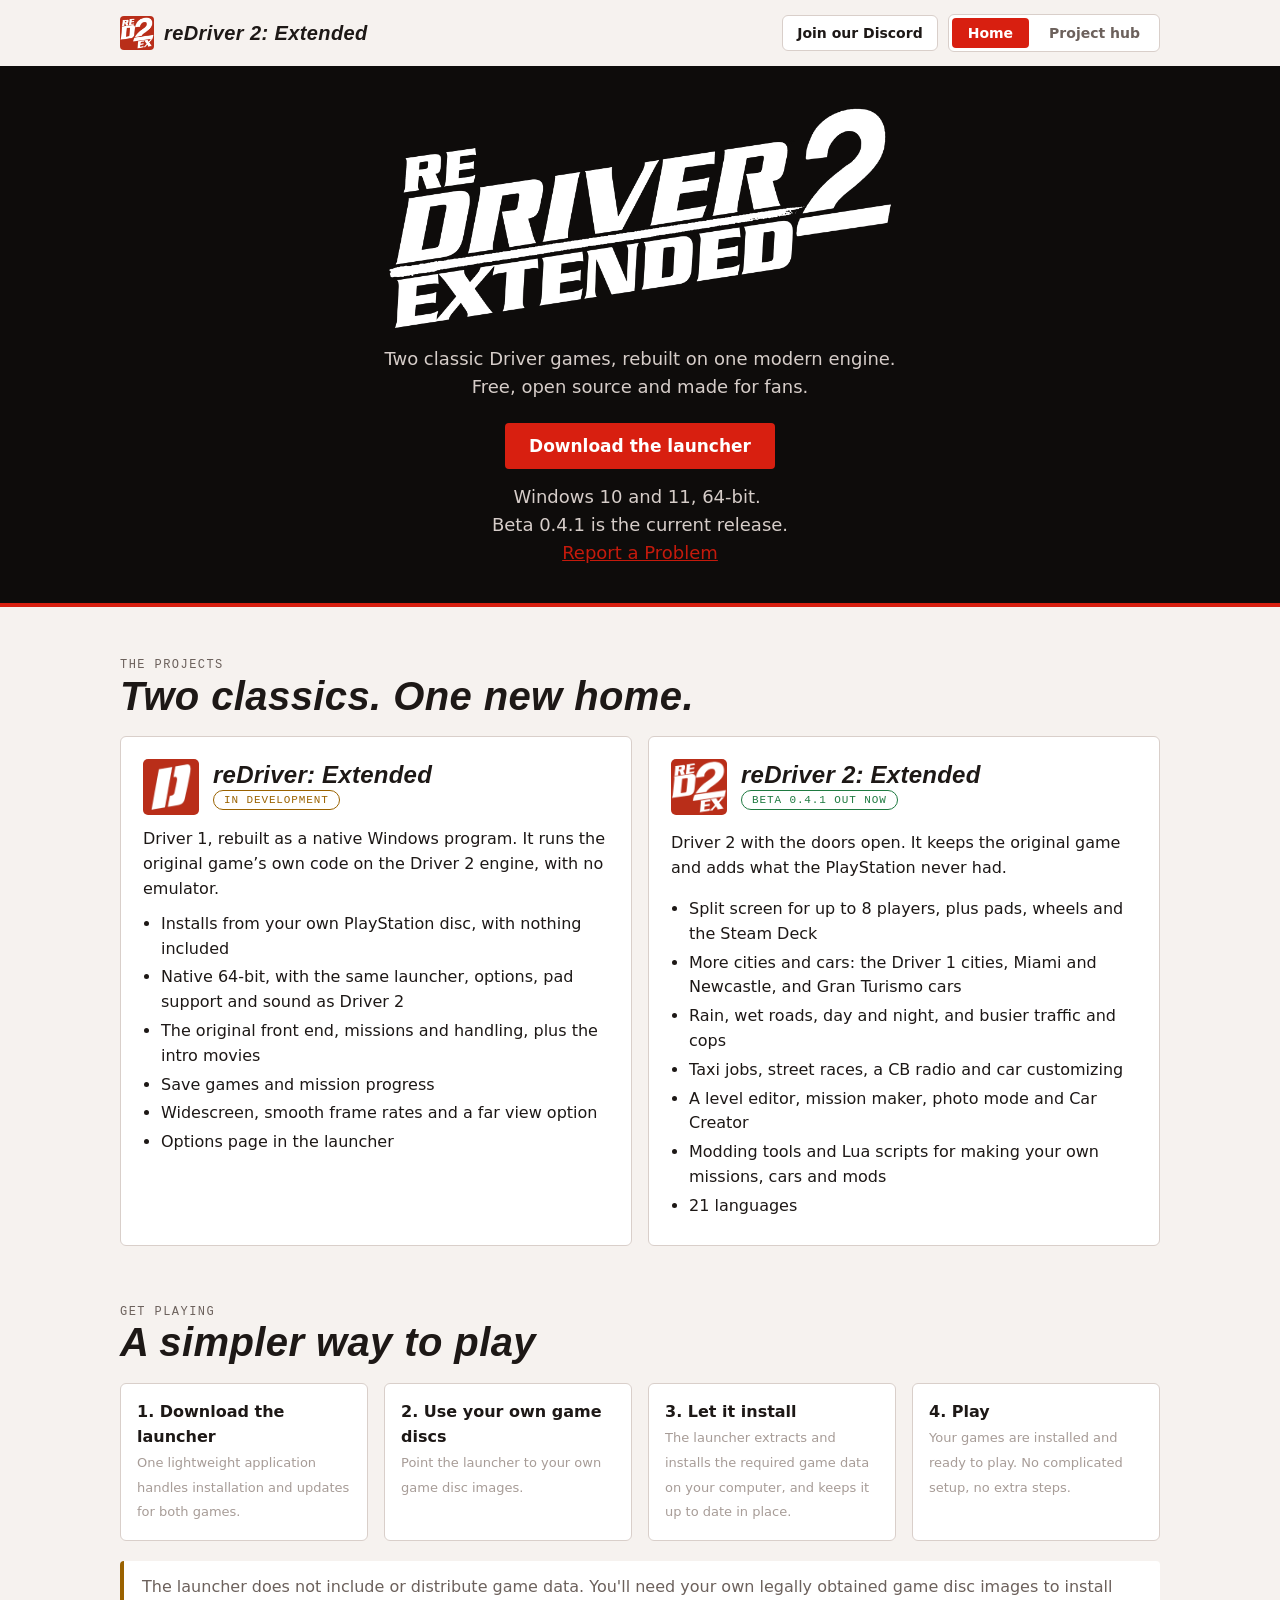
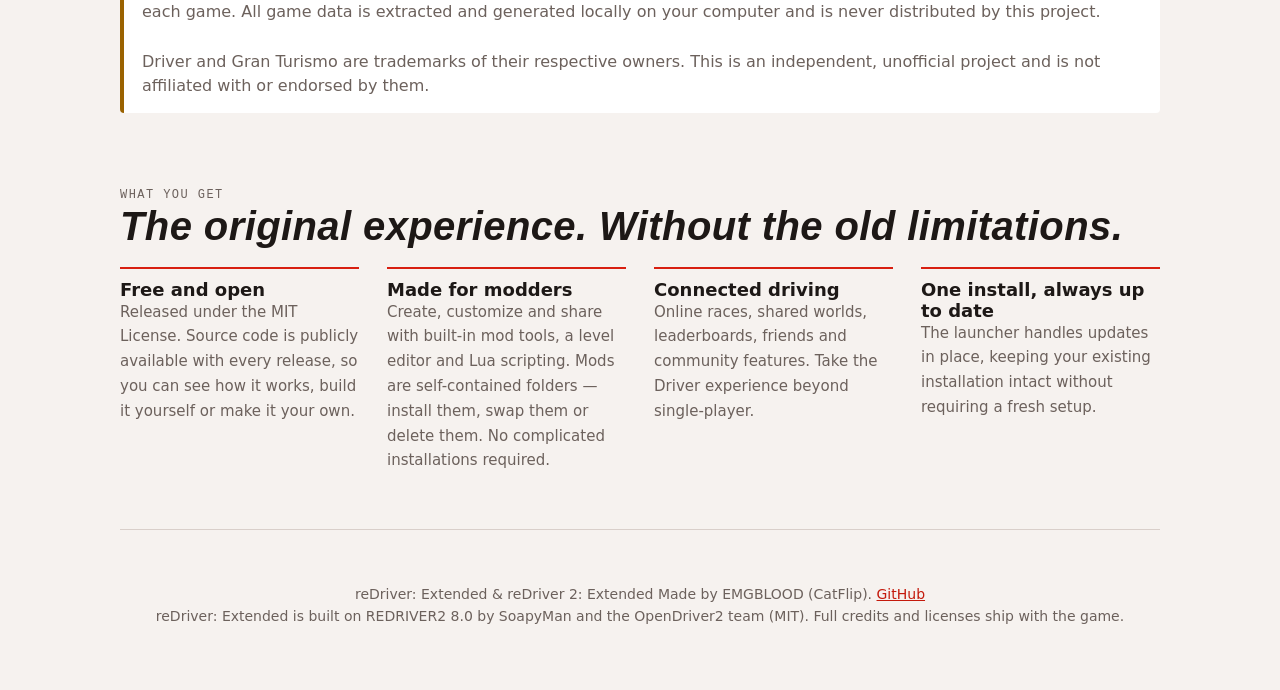
==== commit eeedca23: "reDriver 2: Extended project page" ====
--- a/index.html
+++ b/index.html
@@ -1,99 +1,15 @@
-<!doctype html>
-<html lang="en">
+<!DOCTYPE html>
+<html lang="">
 <head>
-<meta charset="utf-8">
-<meta name="viewport" content="width=device-width, initial-scale=1">
-<title>reD2ex - Project Hub</title>
-<meta name="description" content="Project Hub of reDriver 2: Extended, a fan made mod of Driver 2: overview of what is done, being built and planned, the changelog and bug reports.">
-<link rel="icon" href="favicon.ico?v=2" sizes="any">
-<link rel="icon" href="favicon.png?v=2" type="image/png">
-<link rel="apple-touch-icon" href="apple-touch-icon.png?v=2">
-<link rel="stylesheet" href="site.css">
-</head>
-<body>
-<a class="skip" href="#main">Skip to the content</a>
-<header class="top">
-  <div class="stripes" aria-hidden="true"><i></i><i></i><i></i></div>
-  <div class="brown">
-    <div class="wrap top-row">
-      <div>
-        <h1><span class="full">reDriver 2: Extended</span><span class="short" aria-hidden="true">reD2ex</span></h1>
-        <p class="sub">Project Hub: Overview, Changelog, Bug Reports</p>
-      </div>
-      <span id="version" class="chip"></span>
-    </div>
-  </div>
-  <div class="wrap navrow">
-    <button id="menu-btn" class="btn menu-btn" type="button" aria-expanded="false" aria-controls="tabs"></button>
-    <nav aria-label="Sections"><div id="tabs" class="tabs" role="tablist"></div></nav>
-    <button id="theme" class="btn" type="button" aria-label="Change the colour theme">Theme: auto</button>
-  </div>
-</header>
-
-<main id="main" class="wrap" tabindex="-1">
-<noscript><p class="note">This page needs JavaScript to show the status. The raw data is in <a href="data.json">data.json</a>.</p></noscript>
-
-<section id="sec-overview" class="panel" role="tabpanel" aria-labelledby="tab-overview" hidden>
-  <button id="sub-btn" class="btn menu-btn" type="button" aria-expanded="false" aria-controls="subtabs"></button>
-  <div id="subtabs" class="tabs subtabs" role="tablist" aria-label="Status groups"></div>
-  <div id="ov-summary">
-  <p class="lead">reDriver 2: Extended is a fan made, free mod of Driver 2, set in the late 70s and early 80s. It adds split screen for up to 8 players, a level editor, many more cars, better graphics and lots of options. You need your own copy of the original game; nothing from the game discs is here or in the mod.</p>
-  <h2>Where things stand</h2>
-  <p class="muted">Every piece of work is in exactly one of these five groups. Click a group to see its list.</p>
-  <div id="cards" class="cards"></div>
-  <h2>Being worked on right now</h2>
-  <div id="now-jobs" class="jobs"></div>
-  <h2>Finished most recently</h2>
-  <ul id="recent" class="items"></ul>
-  <p id="updated" class="muted"></p>
-  </div>
-  <div id="lists"></div>
-</section>
+<meta charset="UTF-8">
+<meta name="viewport" content="width=device-width, initial-scale=1.0">
+<meta name="generator" content="Silex v3.7.0">
+<link rel="stylesheet" href="css/index-local.css" />
 
 
-<section id="sec-changelog" class="panel" role="tabpanel" aria-labelledby="tab-changelog" hidden>
-  <h2>What changed in each version</h2>
-  <div id="changelog"></div>
-</section>
+<title>reDriver 2: Extended</title>
 
-<section id="sec-known" class="panel" role="tabpanel" aria-labelledby="tab-known" hidden>
-  <h2>Known problems</h2>
-  <p class="muted">Problems that are known and not fixed yet. Found something that is not listed? <a href="#report" data-goto="report">Report a bug</a>.</p>
-  <ul class="items" id="list-known"></ul>
-</section>
 
-<section id="sec-issues" class="panel" role="tabpanel" aria-labelledby="tab-issues" hidden>
-  <h2>Open reports</h2>
-  <p class="muted">Live from the public issue tracker. A title with an id like [P12] links a report to an item of the lists.</p>
-  <p id="issues-status" class="note" role="status"></p>
-  <ul class="items" id="list-issues"></ul>
-</section>
-
-<section id="sec-report" class="panel" role="tabpanel" aria-labelledby="tab-report" hidden>
-  <h2>How to report a bug</h2>
-  <ol class="steps">
-    <li><strong>Play once more and note what you did.</strong> A report that says what you clicked, in which city and with which car is fixed much faster.</li>
-    <li><strong>Find the log files.</strong> They are in the <code>logs</code> folder next to the game: <code>logs\log.txt</code> always, and <code>logs\crash.txt</code> when the game crashed. Copy them somewhere before you start the game again, because every start overwrites <code>log.txt</code>.</li>
-    <li><strong>Open the bug form</strong> with the button below, fill in the game version (shown at the top of this page and in the main menu) and attach both files. <strong>Reports without <code>log.txt</code> cannot be investigated</strong> and are closed.</li>
-  </ol>
-  <p><a id="report-btn" class="btn btn-big" href="#report" role="button">Report a bug</a>
-     <a id="feature-btn" class="btn" href="#report" role="button" hidden>Suggest a feature</a></p>
-  <p id="report-note" class="note"></p>
-  <h3>Privacy</h3>
-  <p>This page is static: it has no cookies, no analytics, no fonts or scripts from other sites and it never sends anything you do here anywhere. Its only network request is, when switched on, a read of the public issue list from GitHub, and the request goes from your browser to GitHub (their privacy policy applies); the answer is kept in your browser for 10 minutes. The Report button only opens a page of GitHub with an empty form. Logs can contain your Windows folder names, so look at them before you attach them.</p>
-</section>
-</main>
-
-<footer class="foot">
-  <div class="stripes" aria-hidden="true"><i></i><i></i><i></i></div>
-  <div class="brown pattern">
-    <div class="wrap">
-      <p id="foot-text"></p>
-      <p>reDriver 2: Extended is based on <a href="https://github.com/SoapyMan/REDRIVER2" rel="noopener">REDRIVER2</a> by SoapyMan (MIT).<br>Driver and Driver 2 belong to their owners; this is not an official product.</p>
-    </div>
-  </div>
-</footer>
-<script src="data.js"></script>
-<script src="site.js"></script>
-</body>
-</html>
+</head>
+<body id="i3j2"><div class="wrap"><div class="top"><div class="brand"><img alt="" src="[data-uri]"/>reDriver 2: Extended</div><div class="topr"><span aria-disabled="true" class="disc">Join our Discord</span><div class="navlinks"><a href="./index.html" class="on">Home</a><a href="./project-hub.html">Project hub</a></div></div></div></div><section class="hero"><div class="wrap"><div><img alt="reDriver 2 Extended" id="i7675" src="[data-uri]" class="mark"/><p>Two classic Driver games, rebuilt on one modern engine. Free, open source and made for fans.</p><div class="cta"><a href="https://github.com/EMGBLOOD/red2ex/releases/latest" class="btn">Download the launcher</a></div><p class="small">Windows 10 and 11, 64-bit. <br/>Beta 0.4.1 is the current release.<br/><a href="https://github.com/EMGBLOOD/red2ex/issues/new?template=bug_report.yml" target="_blank" rel="noopener">Report a Problem</a></p></div></div></section><div class="wrap"><section id="games" class="sec"><span class="lab">The projects</span><h2>Two classics. One new home.</h2><div class="games"><article class="game"><header><img alt="" src="[data-uri]"/><div><h3>reDriver: Extended</h3><span class="pill dev">In development</span></div></header>Driver 1, rebuilt as a native Windows program. It runs the original game’s own code on the Driver 2 engine, with no emulator.<ul dir="ltr"><li>Installs from your own PlayStation disc, with nothing included</li><li>Native 64-bit, with the same launcher, options, pad support and sound as Driver 2</li><li>The original front end, missions and handling, plus the intro movies</li><li>Save games and mission progress</li><li>Widescreen, smooth frame rates and a far view option</li><li>Options page in the launcher</li></ul></article><article class="game"><header><img alt="" src="[data-uri]"/><div><h3>reDriver 2: Extended</h3><span class="pill live">Beta 0.4.1 out now</span></div></header><p>Driver 2 with the doors open. It keeps the original game and adds what the PlayStation never had.</p><ul><li>Split screen for up to 8 players, plus pads, wheels and the Steam Deck</li><li>More cities and cars: the Driver 1 cities, Miami and Newcastle, and Gran Turismo cars</li><li>Rain, wet roads, day and night, and busier traffic and cops</li><li>Taxi jobs, street races, a CB radio and car customizing</li><li>A level editor, mission maker, photo mode and Car Creator</li><li>Modding tools and Lua scripts for making your own missions, cars and mods</li><li>21 languages</li></ul></article></div></section><section class="sec"><span class="lab">Get playing</span><h2><strong>A simpler way to play</strong></h2><div class="steps"><div><b>1. Download the launcher</b><br/><span class="small">One lightweight application handles installation and updates for both games.</span></div><div><b>2. Use your own game discs</b><br/><span class="small">Point the launcher to your own game disc images.</span></div><div><b>3. Let it install</b><br/><span class="small">The launcher extracts and installs the required game data on your computer, and keeps it up to date in place.</span></div><div><b>4. Play</b><br/><span class="small">Your games are installed and ready to play. No complicated setup, no extra steps.</span></div></div><p class="note">The launcher does not include or distribute game data. You'll need your own legally obtained game disc images to install each game. All game data is extracted and generated locally on your computer and is never distributed by this project.<br/><br/>Driver and Gran Turismo are trademarks of their respective owners. This is an independent, unofficial project and is not affiliated with or endorsed by them.</p></section><section class="sec"><span class="lab">What you get</span><h2><strong>The original experience. Without the old limitations.</strong></h2><div class="feat"><div><b>Free and open</b><span>Released under the MIT License. Source code is publicly available with every release, so you can see how it works, build it yourself or make it your own.</span></div><div><b>Made for modders</b><span>Create, customize and share with built-in mod tools, a level editor and Lua scripting. Mods are self-contained folders — install them, swap them or delete them. No complicated installations required.</span></div><div><b>Connected driving</b><span>Online races, shared worlds, leaderboards, friends and community features. Take the Driver experience beyond single-player.</span></div><div><b>One install, always up to date</b><span>The launcher handles updates in place, keeping your existing installation intact without requiring a fresh setup.</span></div></div></section><footer><p>reDriver: Extended &amp; reDriver 2: Extended Made by EMGBLOOD (CatFlip). <a href="https://github.com/EMGBLOOD/red2ex">GitHub</a><br/>reDriver: Extended is built on REDRIVER2 8.0 by SoapyMan and the OpenDriver2 team (MIT). Full credits and licenses ship with the game.</p></footer></div></body>
+</html>
--- a/css/index-local.css
+++ b/css/index-local.css
@@ -0,0 +1 @@
+* { box-sizing: border-box; } body {margin: 0;}:root{box-sizing:border-box;color-scheme:light;padding-bottom:env(safe-area-inset-bottom,0px);padding-top:env(safe-area-inset-top,0px);}html{scroll-padding-top:env(safe-area-inset-top,0px);}body{background:#fff;color:#000;font:14px -apple-system,BlinkMacSystemFont,sans-serif;margin:0;padding:0;}img{max-width:100%;}[hidden]:not([hidden=until-found i]){display:none !important;}:root{--bg:#141211;--body:'Barlow',system-ui,sans-serif;--dim:#a79c97;--fg:#f1ece9;--head:'Barlow Condensed','Arial Narrow',Impact,sans-serif;--hero:#0e0c0b;--hero-fg:#f1ece9;--line:#3a3331;--mono:'JetBrains Mono',Consolas,monospace;--next:#8b817d;--ok:#6fcf8e;--on-red:#fff;--panel:#1d1a19;--panel2:#262221;--red:#ff2a1a;--red-ink:#ff5a4a;--warn:#f0b24b;color-scheme:dark;}:root[data-theme="light"]{--bg:#f6f2ef;--dim:#6c615c;--fg:#1d1816;--line:#d9cfca;--next:#7a706b;--ok:#1f7a41;--panel:#fff;--panel2:#efe8e4;--red:#d81f10;--red-ink:#c41a0c;--warn:#9a6200;color-scheme:light;}*{box-sizing:border-box;}body{background:var(--bg);color:var(--fg);font:16px/1.55 var(--body);padding-block:0;padding-left:max(16px,env(safe-area-inset-left,0px));padding-right:max(16px,env(safe-area-inset-right,0px));}.wrap{margin:0 auto;max-width:1040px;}a{color:var(--red-ink);}h1, h2, h3{font-family:var(--head);font-style:italic;font-weight:800;letter-spacing:.01em;line-height:1.02;margin:0;text-wrap:balance;}h2{font-size:clamp(28px,5vw,40px);}h3{font-size:24px;font-weight:700;}.lab{color:var(--dim);font:500 12px var(--mono);letter-spacing:.12em;text-transform:uppercase;}.top{align-items:center;display:flex;flex-wrap:wrap;gap:12px;justify-content:space-between;padding-block:14px;}.brand{align-items:center;display:flex;font:italic 800 20px var(--head);gap:10px;letter-spacing:.02em;}.brand img{border-radius:4px;height:34px;width:34px;}.topr{align-items:center;display:flex;flex-wrap:wrap;gap:10px;}.disc{background:var(--panel);border:1px solid var(--line);border-radius:6px;color:var(--fg);font:600 14px var(--body);padding:9px 14px;text-decoration:none;}.disc:hover{border-color:var(--red);}.tabs button{background:none;border:0;border-radius:4px;color:var(--dim);cursor:pointer;font:600 14px var(--body);padding:7px 16px;}.tabs button[aria-selected="true"]{background:var(--red);color:var(--on-red);}button:focus-visible, a:focus-visible{outline:2px solid var(--red-ink);outline-offset:2px;}.hero{background:var(--hero);border-bottom:4px solid var(--red);color:var(--hero-fg);margin-inline:calc(-1*max(16px,env(safe-area-inset-left,0px)));padding:40px max(16px,env(safe-area-inset-left,0px)) 36px;}.hero .wrap{align-items:center;display:grid;gap:32px;grid-template-columns:1.1fr 1fr;}.hero img.mark{display:block;max-width:520px;width:100%;}.hero p{color:#d6cdc9;font-size:18px;margin:14px 0 0;max-width:46ch;}.cta{align-items:center;display:flex;flex-wrap:wrap;gap:12px;margin-top:22px;}.btn{background:var(--red);border-radius:4px;color:var(--on-red);display:inline-block;font:700 17px var(--body);padding:13px 24px;text-decoration:none;}.btn.alt{background:none;border:1px solid #6b605c;color:var(--hero-fg);}.small{color:#a79c97;font-size:13px;}.sec{padding-block:44px 8px;}.games{display:grid;gap:16px;grid-template-columns:1fr 1fr;margin-top:20px;}.game{background:var(--panel);border:1px solid var(--line);border-radius:6px;min-width:0;padding:22px;}.game header{align-items:center;display:flex;gap:14px;margin-bottom:12px;}.game header img{border-radius:5px;height:56px;width:56px;}.game ul{color:var(--fg);margin:10px 0 0;padding-left:18px;}.game li{margin:4px 0;}.pill{border:1px solid var(--line);border-radius:99px;color:var(--dim);display:inline-block;font:500 11px var(--mono);letter-spacing:.08em;padding:3px 10px;text-transform:uppercase;vertical-align:middle;}.pill.live{border-color:var(--ok);color:var(--ok);}.pill.dev{border-color:var(--warn);color:var(--warn);}.feat{display:grid;gap:12px 28px;grid-template-columns:repeat(auto-fit,minmax(230px,1fr));margin-top:20px;}.feat div{border-top:2px solid var(--red);padding-top:10px;}.feat b{display:block;font:700 18px var(--body);}.feat span{color:var(--dim);font-size:15px;}.steps{display:grid;gap:16px;grid-template-columns:repeat(4,1fr);margin-top:20px;}.steps div{background:var(--panel);border:1px solid var(--line);border-radius:6px;padding:16px;}.note{background:var(--panel);border-left:4px solid var(--warn);border-radius:4px;color:var(--dim);margin-top:20px;padding:14px 18px;}footer{border-top:1px solid var(--line);color:var(--dim);font-size:14px;margin-top:48px;padding-block:40px 48px;text-align:center;}.stat div{background:var(--panel);border:1px solid var(--line);border-radius:6px;padding:14px 16px;}.stat b{display:block;font:800 34px var(--head);font-style:italic;font-variant-numeric:tabular-nums;}.bar i{display:block;height:100%;}.leg i{border-radius:2px;display:inline-block;height:10px;margin-right:6px;width:10px;}.ms li{align-items:start;border-top:1px solid var(--line);display:grid;gap:10px;grid-template-columns:22px 1fr auto;padding:9px 0;}.s-ok .dot{background:var(--ok);border-color:var(--ok);}.s-act .dot{background:var(--warn);border-color:var(--warn);}.ms small{color:var(--dim);display:block;}.s-ok .tag{color:var(--ok);}.s-act .tag{color:var(--warn);}.rel dt{color:var(--red-ink);font:500 13px var(--mono);}.rel dd{margin:0;}.cl summary{align-items:baseline;cursor:pointer;display:flex;flex-wrap:wrap;gap:14px;list-style:none;padding:12px 0;}.cl summary::-webkit-details-marker{display:none;}.cll li{color:var(--fg);font-size:15px;margin:6px 0;overflow-wrap:anywhere;}[hidden]{display:none !important;}.edbar button{background:var(--panel);border:1px solid var(--line);border-radius:6px;color:var(--fg);cursor:pointer;font:600 14px var(--body);padding:8px 16px;}.edbar button.go{background:var(--red);border-color:var(--red);color:var(--on-red);}.edbar button[disabled]{cursor:default;opacity:.5;}.edbar .msg{color:var(--dim);flex:1;min-width:140px;}body.editing #v-site, body.editing #v-hub{outline:1px dashed var(--red-ink);outline-offset:6px;}body.editing [contenteditable]:focus{outline:2px solid var(--red-ink);outline-offset:2px;}body.editing{padding-bottom:70px;}.hero .wrap{display:block;text-align:center;}.hero img.mark{margin:0 auto;}.hero p{margin-left:auto;margin-right:auto;}.hero .cta{justify-content:center;}.navlinks{background:var(--panel);border:1px solid var(--line);border-radius:6px;display:flex;gap:4px;padding:3px;}.navlinks a{border-radius:4px;color:var(--dim);font:600 14px var(--body);padding:7px 16px;text-decoration:none;}.navlinks a.on{background:var(--red);color:var(--on-red);}@media (prefers-color-scheme:light){:root:not([data-theme="dark"]){--bg:#f6f2ef;--dim:#6c615c;--fg:#1d1816;--line:#d9cfca;--next:#7a706b;--ok:#1f7a41;--panel:#fff;--panel2:#efe8e4;--red:#d81f10;--red-ink:#c41a0c;--warn:#9a6200;color-scheme:light;}}@media (max-width:900px){.steps{grid-template-columns:repeat(2,1fr);}}@media (max-width:760px){.games{grid-template-columns:1fr;}.hubgames, .hero .wrap{grid-template-columns:1fr;}.rel dd{margin-bottom:8px;}}@media (max-width:520px){.steps{grid-template-columns:1fr;}}
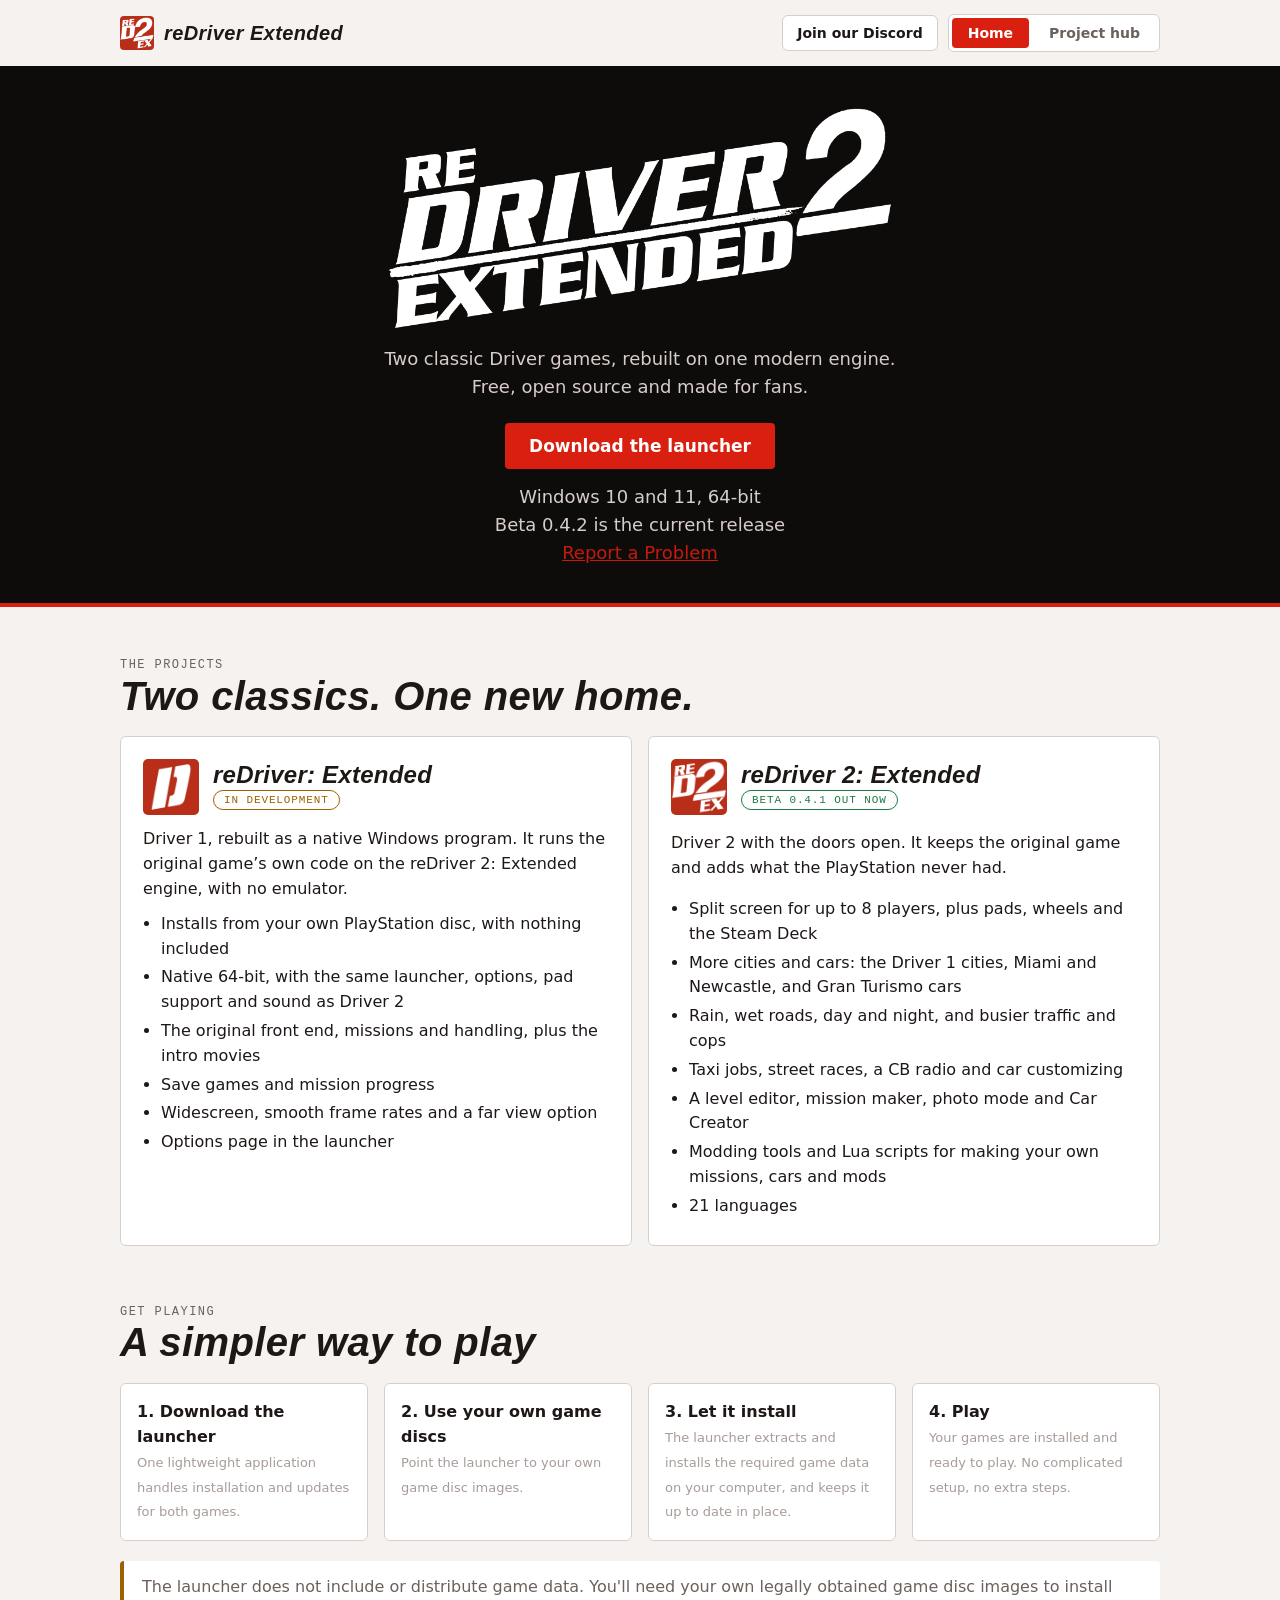
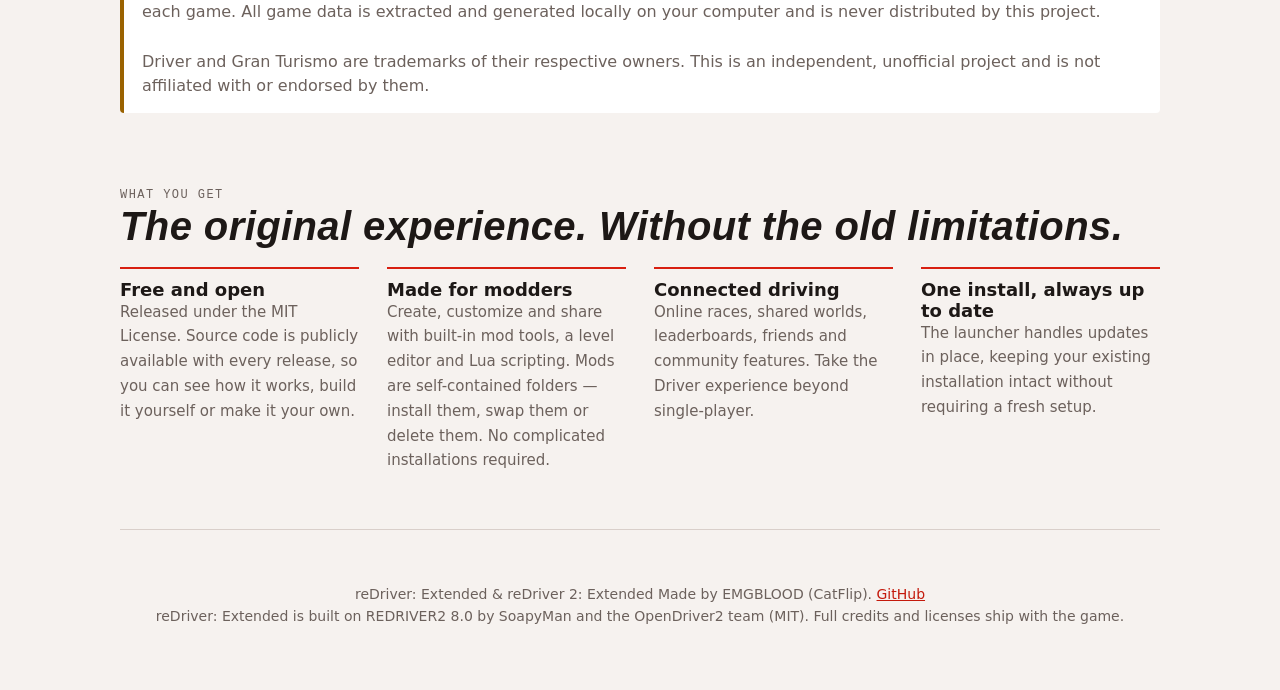
==== commit 6fc14c22: "reDriver Extended project page and issue forms for 0.4.2" ====
--- a/index.html
+++ b/index.html
@@ -6,10 +6,10 @@
 <meta name="generator" content="Silex v3.7.0">
 <link rel="stylesheet" href="css/index-local.css" />
 
-
-<title>reDriver 2: Extended</title>
+<link rel="icon" href="favicon.ico" sizes="any"><link rel="icon" type="image/png" href="favicon.png"><link rel="apple-touch-icon" href="apple-touch-icon.png">
+<title>reDriver Extended</title>
 
 
 </head>
-<body id="i3j2"><div class="wrap"><div class="top"><div class="brand"><img alt="" src="[data-uri]"/>reDriver 2: Extended</div><div class="topr"><span aria-disabled="true" class="disc">Join our Discord</span><div class="navlinks"><a href="./index.html" class="on">Home</a><a href="./project-hub.html">Project hub</a></div></div></div></div><section class="hero"><div class="wrap"><div><img alt="reDriver 2 Extended" id="i7675" src="[data-uri]" class="mark"/><p>Two classic Driver games, rebuilt on one modern engine. Free, open source and made for fans.</p><div class="cta"><a href="https://github.com/EMGBLOOD/red2ex/releases/latest" class="btn">Download the launcher</a></div><p class="small">Windows 10 and 11, 64-bit. <br/>Beta 0.4.1 is the current release.<br/><a href="https://github.com/EMGBLOOD/red2ex/issues/new?template=bug_report.yml" target="_blank" rel="noopener">Report a Problem</a></p></div></div></section><div class="wrap"><section id="games" class="sec"><span class="lab">The projects</span><h2>Two classics. One new home.</h2><div class="games"><article class="game"><header><img alt="" src="[data-uri]"/><div><h3>reDriver: Extended</h3><span class="pill dev">In development</span></div></header>Driver 1, rebuilt as a native Windows program. It runs the original game’s own code on the Driver 2 engine, with no emulator.<ul dir="ltr"><li>Installs from your own PlayStation disc, with nothing included</li><li>Native 64-bit, with the same launcher, options, pad support and sound as Driver 2</li><li>The original front end, missions and handling, plus the intro movies</li><li>Save games and mission progress</li><li>Widescreen, smooth frame rates and a far view option</li><li>Options page in the launcher</li></ul></article><article class="game"><header><img alt="" src="[data-uri]"/><div><h3>reDriver 2: Extended</h3><span class="pill live">Beta 0.4.1 out now</span></div></header><p>Driver 2 with the doors open. It keeps the original game and adds what the PlayStation never had.</p><ul><li>Split screen for up to 8 players, plus pads, wheels and the Steam Deck</li><li>More cities and cars: the Driver 1 cities, Miami and Newcastle, and Gran Turismo cars</li><li>Rain, wet roads, day and night, and busier traffic and cops</li><li>Taxi jobs, street races, a CB radio and car customizing</li><li>A level editor, mission maker, photo mode and Car Creator</li><li>Modding tools and Lua scripts for making your own missions, cars and mods</li><li>21 languages</li></ul></article></div></section><section class="sec"><span class="lab">Get playing</span><h2><strong>A simpler way to play</strong></h2><div class="steps"><div><b>1. Download the launcher</b><br/><span class="small">One lightweight application handles installation and updates for both games.</span></div><div><b>2. Use your own game discs</b><br/><span class="small">Point the launcher to your own game disc images.</span></div><div><b>3. Let it install</b><br/><span class="small">The launcher extracts and installs the required game data on your computer, and keeps it up to date in place.</span></div><div><b>4. Play</b><br/><span class="small">Your games are installed and ready to play. No complicated setup, no extra steps.</span></div></div><p class="note">The launcher does not include or distribute game data. You'll need your own legally obtained game disc images to install each game. All game data is extracted and generated locally on your computer and is never distributed by this project.<br/><br/>Driver and Gran Turismo are trademarks of their respective owners. This is an independent, unofficial project and is not affiliated with or endorsed by them.</p></section><section class="sec"><span class="lab">What you get</span><h2><strong>The original experience. Without the old limitations.</strong></h2><div class="feat"><div><b>Free and open</b><span>Released under the MIT License. Source code is publicly available with every release, so you can see how it works, build it yourself or make it your own.</span></div><div><b>Made for modders</b><span>Create, customize and share with built-in mod tools, a level editor and Lua scripting. Mods are self-contained folders — install them, swap them or delete them. No complicated installations required.</span></div><div><b>Connected driving</b><span>Online races, shared worlds, leaderboards, friends and community features. Take the Driver experience beyond single-player.</span></div><div><b>One install, always up to date</b><span>The launcher handles updates in place, keeping your existing installation intact without requiring a fresh setup.</span></div></div></section><footer><p>reDriver: Extended &amp; reDriver 2: Extended Made by EMGBLOOD (CatFlip). <a href="https://github.com/EMGBLOOD/red2ex">GitHub</a><br/>reDriver: Extended is built on REDRIVER2 8.0 by SoapyMan and the OpenDriver2 team (MIT). Full credits and licenses ship with the game.</p></footer></div></body>
+<body id="i3j2"><div class="wrap"><div class="top"><div class="brand"><img alt="" src="[data-uri]"/>reDriver Extended</div><div class="topr"><span aria-disabled="true" class="disc">Join our Discord</span><div class="navlinks"><a href="./index.html" class="on">Home</a><a href="./project-hub.html">Project hub</a></div></div></div></div><section id="ii67f" class="hero"><div class="wrap"><div><img alt="reDriver 2 Extended" id="i7675" src="[data-uri]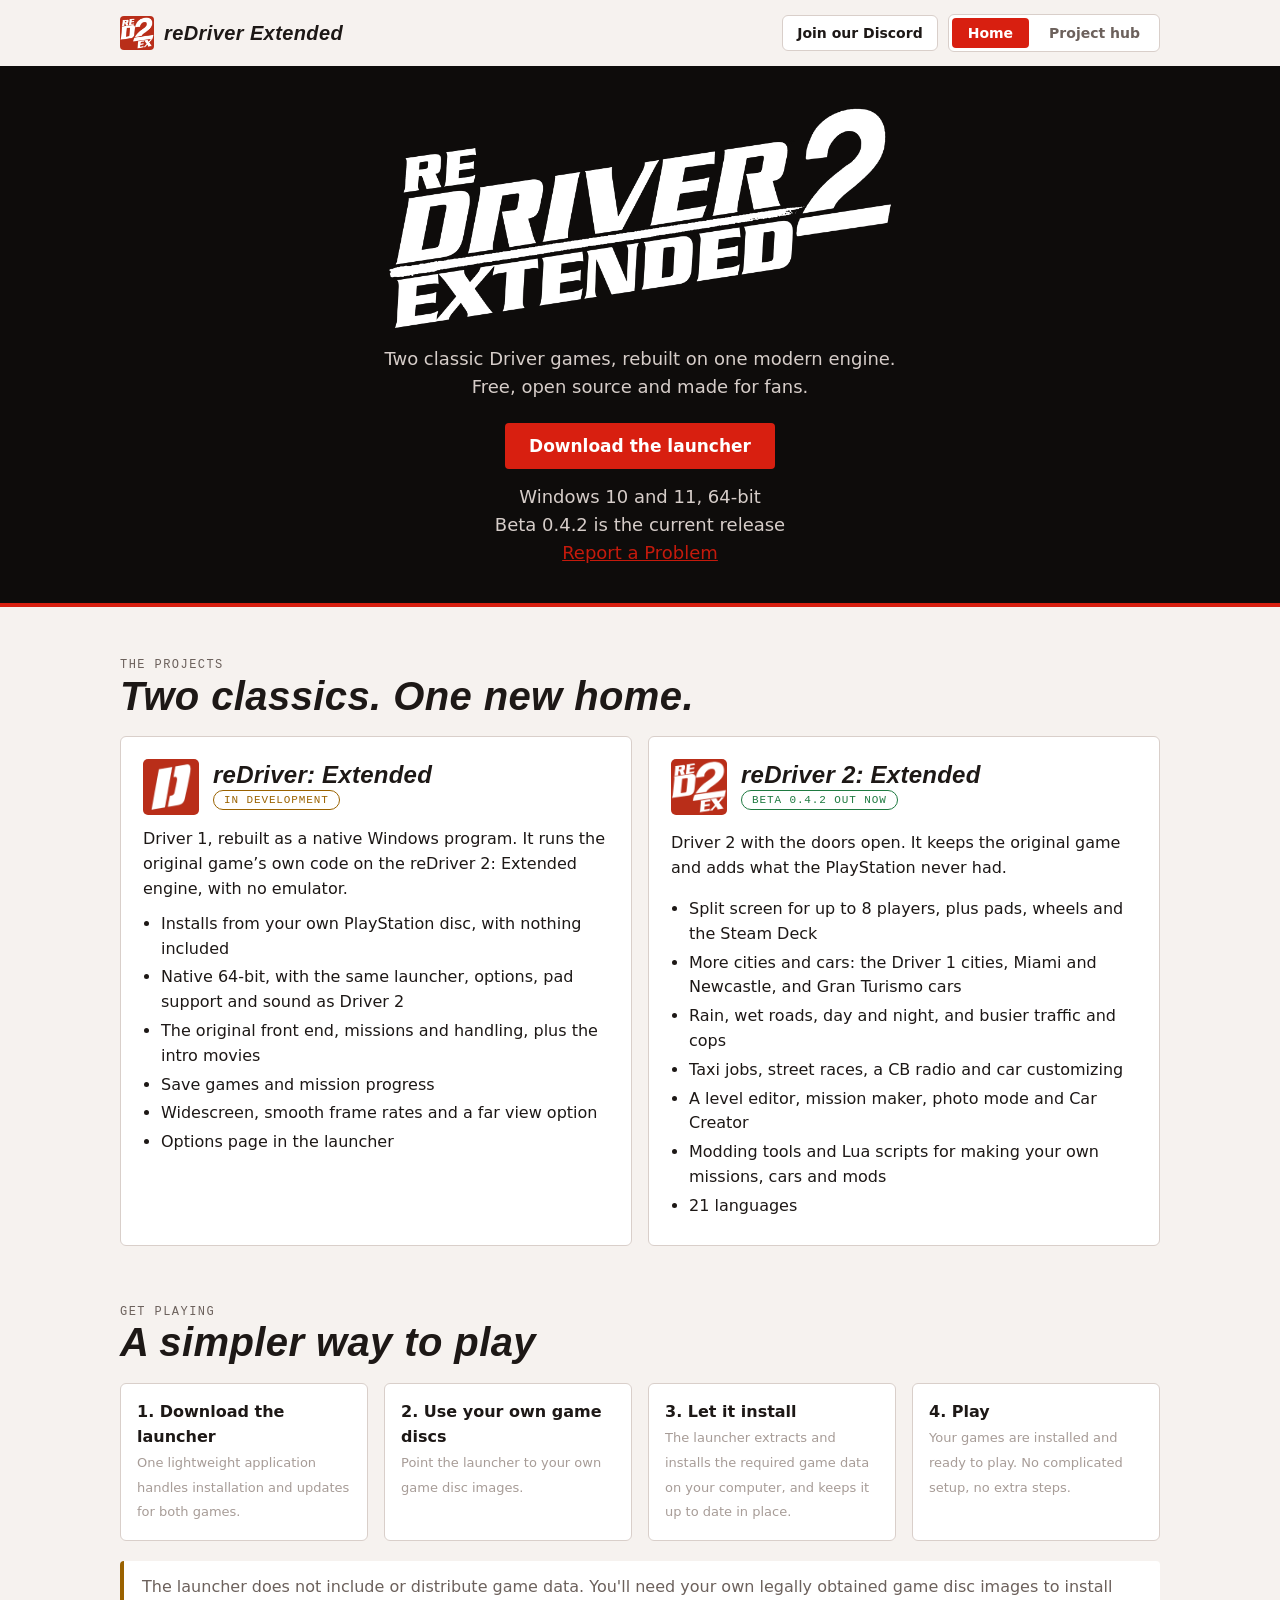
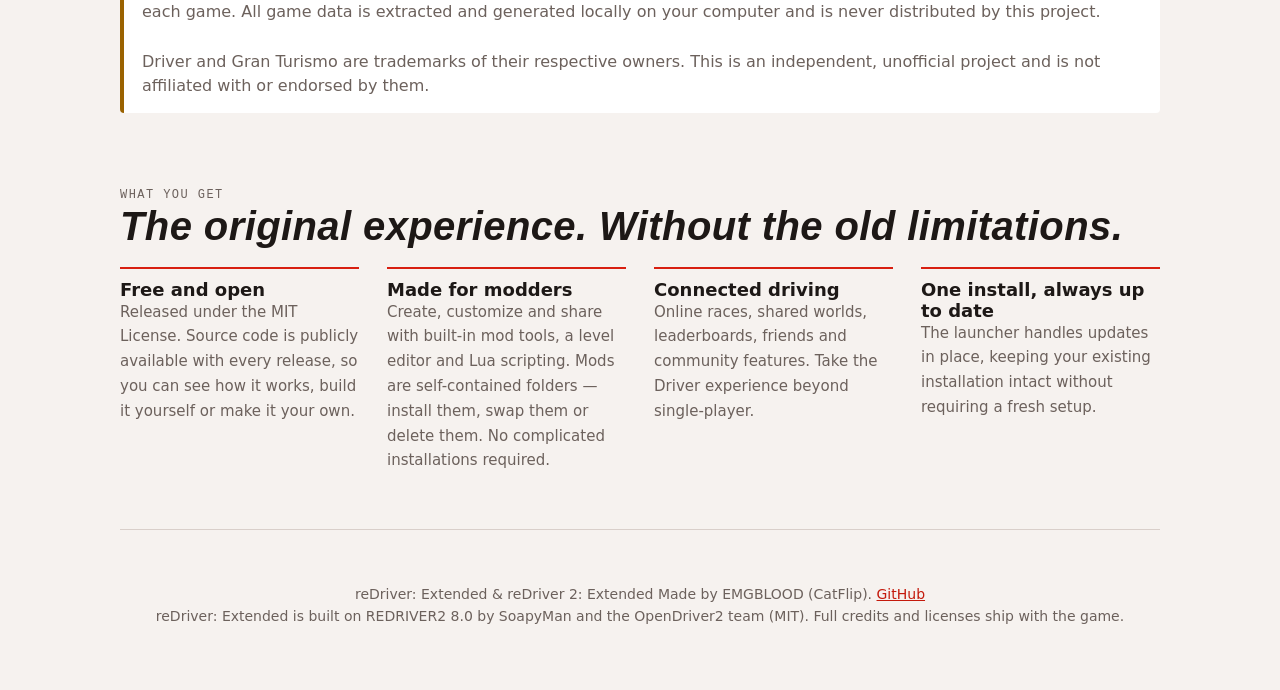
==== commit 2273c838: "Home page: 0.4.2 badge and issue forms link" ====
--- a/index.html
+++ b/index.html
@@ -11,5 +11,5 @@
 
 
 </head>
-<body id="i3j2"><div class="wrap"><div class="top"><div class="brand"><img alt="" src="[data-uri]"/>reDriver Extended</div><div class="topr"><span aria-disabled="true" class="disc">Join our Discord</span><div class="navlinks"><a href="./index.html" class="on">Home</a><a href="./project-hub.html">Project hub</a></div></div></div></div><section id="ii67f" class="hero"><div class="wrap"><div><img alt="reDriver 2 Extended" id="i7675" src="[data-uri]" class="mark"/><p>Two classic Driver games, rebuilt on one modern engine. Free, open source and made for fans.</p><div class="cta"><a href="https://github.com/EMGBLOOD/red2ex/releases/latest" class="btn">Download the launcher</a></div><p id="ifixt" class="small">Windows 10 and 11, 64-bit<br/>Beta 0.4.2 is the current release<br/><a href="https://github.com/EMGBLOOD/red2ex/issues/new?template=bug_report.yml" rel="noopener" target="_blank">Report a Problem</a></p></div></div></section><div class="wrap"><section id="games" class="sec"><span class="lab">The projects</span><h2>Two classics. One new home.</h2><div class="games"><article id="iomwp" class="game"><header><img alt="" src="[data-uri]"/><div><h3>reDriver: Extended</h3><span class="pill dev">In development</span></div></header>Driver 1, rebuilt as a native Windows program. It runs the original game’s own code on the reDriver 2: Extended engine, with no emulator.<ul dir="ltr"><li id="i0tpr">Installs from your own PlayStation disc, with nothing included</li><li>Native 64-bit, with the same launcher, options, pad support and sound as Driver 2</li><li>The original front end, missions and handling, plus the intro movies</li><li>Save games and mission progress</li><li>Widescreen, smooth frame rates and a far view option</li><li>Options page in the launcher</li></ul></article><article class="game"><header><img alt="" src="[data-uri]"/><div><h3>reDriver 2: Extended</h3><span class="pill live">Beta 0.4.1 out now</span></div></header><p>Driver 2 with the doors open. It keeps the original game and adds what the PlayStation never had.</p><ul><li>Split screen for up to 8 players, plus pads, wheels and the Steam Deck</li><li>More cities and cars: the Driver 1 cities, Miami and Newcastle, and Gran Turismo cars</li><li>Rain, wet roads, day and night, and busier traffic and cops</li><li>Taxi jobs, street races, a CB radio and car customizing</li><li>A level editor, mission maker, photo mode and Car Creator</li><li>Modding tools and Lua scripts for making your own missions, cars and mods</li><li>21 languages</li></ul></article></div></section><section class="sec"><span class="lab">Get playing</span><h2><strong>A simpler way to play</strong></h2><div class="steps"><div><b>1. Download the launcher</b><br/><span class="small">One lightweight application handles installation and updates for both games.</span></div><div><b>2. Use your own game discs</b><br/><span class="small">Point the launcher to your own game disc images.</span></div><div><b>3. Let it install</b><br/><span class="small">The launcher extracts and installs the required game data on your computer, and keeps it up to date in place.</span></div><div><b>4. Play</b><br/><span class="small">Your games are installed and ready to play. No complicated setup, no extra steps.</span></div></div><p class="note">The launcher does not include or distribute game data. You'll need your own legally obtained game disc images to install each game. All game data is extracted and generated locally on your computer and is never distributed by this project.<br/><br/>Driver and Gran Turismo are trademarks of their respective owners. This is an independent, unofficial project and is not affiliated with or endorsed by them.</p></section><section class="sec"><span class="lab">What you get</span><h2><strong>The original experience. Without the old limitations.</strong></h2><div class="feat"><div><b>Free and open</b><span>Released under the MIT License. Source code is publicly available with every release, so you can see how it works, build it yourself or make it your own.</span></div><div><b>Made for modders</b><span>Create, customize and share with built-in mod tools, a level editor and Lua scripting. Mods are self-contained folders — install them, swap them or delete them. No complicated installations required.</span></div><div><b>Connected driving</b><span>Online races, shared worlds, leaderboards, friends and community features. Take the Driver experience beyond single-player.</span></div><div><b>One install, always up to date</b><span>The launcher handles updates in place, keeping your existing installation intact without requiring a fresh setup.</span></div></div></section><footer><p>reDriver: Extended &amp; reDriver 2: Extended Made by EMGBLOOD (CatFlip). <a href="https://github.com/EMGBLOOD/red2ex">GitHub</a><br/>reDriver: Extended is built on REDRIVER2 8.0 by SoapyMan and the OpenDriver2 team (MIT). Full credits and licenses ship with the game.</p></footer></div></body>
+<body id="i3j2"><div class="wrap"><div class="top"><div class="brand"><img alt="" src="[data-uri]"/>reDriver Extended</div><div class="topr"><span aria-disabled="true" class="disc">Join our Discord</span><div class="navlinks"><a href="./index.html" class="on">Home</a><a href="./project-hub.html">Project hub</a></div></div></div></div><section id="ii67f" class="hero"><div class="wrap"><div><img alt="reDriver 2 Extended" id="i7675" src="[data-uri]